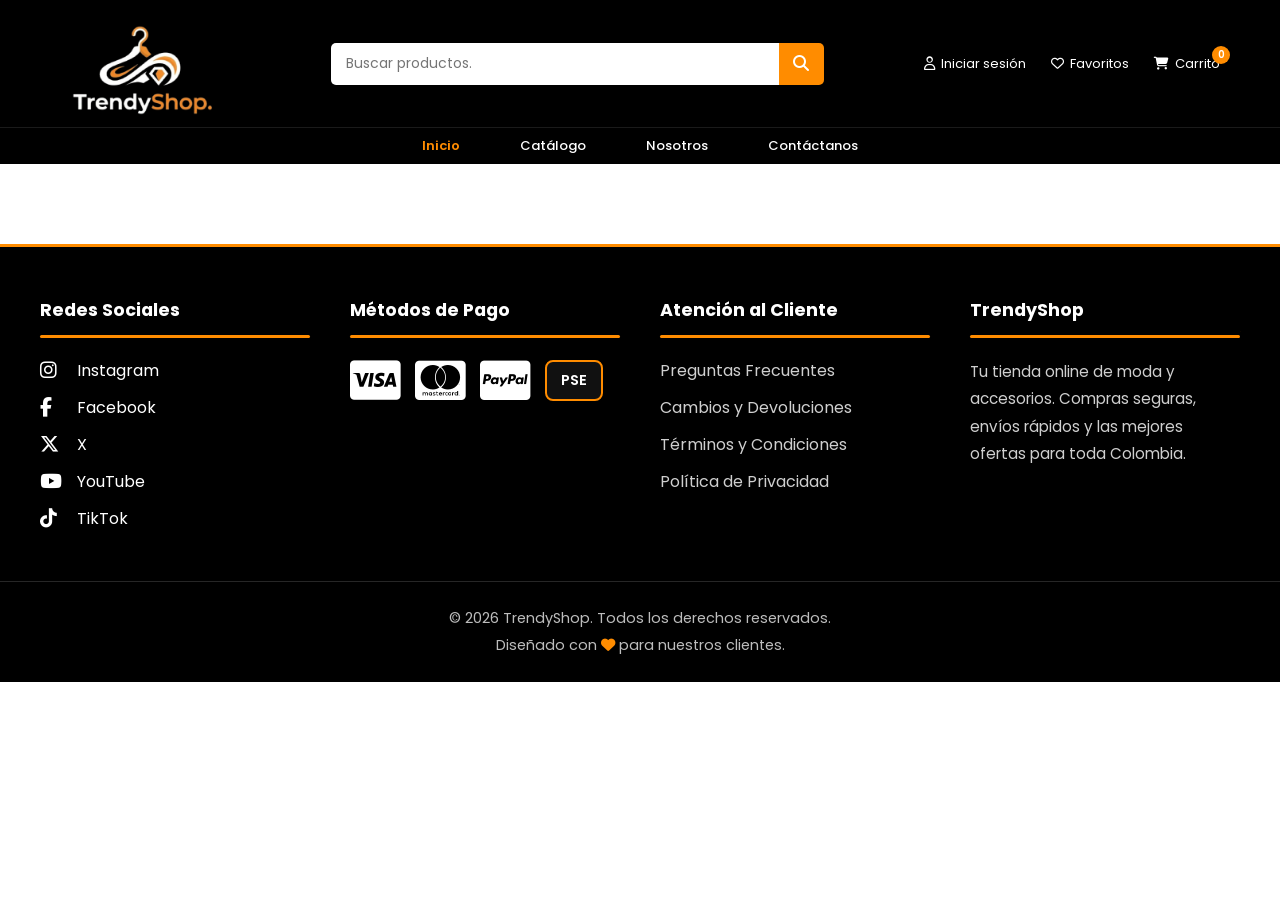
==== index.html @ cb7eeb23 "Agrego NavBar y Footer en los apartados" ====
<!DOCTYPE html>
<html lang="es">

<head>
    <meta charset="UTF-8">
    <meta name="viewport" content="width=device-width, initial-scale=1.0">
    <title>Trendy Shop - Inicio</title>
    <link rel="stylesheet" href="../css/style.css">
    <!-- FontAwesome para los iconos de redes sociales y equipo -->
    <link rel="stylesheet" href="https://cdnjs.cloudflare.com/ajax/libs/font-awesome/6.7.2/css/all.min.css">
    <link rel="preconnect" href="https://fonts.googleapis.com">
    <link rel="preconnect" href="https://fonts.gstatic.com" crossorigin>
    <link href="https://fonts.googleapis.com/css2?family=Poppins:wght@300;400;500;600;700&display=swap" rel="stylesheet">
    <link rel="icon" type="image/png" href="../img/logo.png">
</head>

<body>
    <!------------------------------ NavBar ------------------------------>
    <header>
        <div class="top-header">

            <div class="logo">
                <a href="../index.html">
                    <img src="../img/logo.png" alt="TrendyShop">
                </a>
            </div>

            <div class="inputBuscar">
                <input type="text" placeholder="Buscar productos.">
                <button>
                    <i class="fas fa-search"></i>
                </button>
            </div>

            <div class="iniciarSesion">
                <a href="">
                    <i class="far fa-user"></i>
                    <span>Iniciar sesión</span>
                </a>

                <a href="">
                    <i class="far fa-heart"></i>
                    <span>Favoritos</span>
                </a>

                <a href="../carrito/index.html" class="carrito">
                    <i class="fas fa-shopping-cart"></i>
                    <span>Carrito</span>
                    <span class="cuentaCarrito">0</span>
                </a>
            </div>

        </div>

        <nav>
            <ul>
                <li><a href="../index.html" class="activo">Inicio</a></li>
                <li><a href="../catalogo/index.html">Catálogo</a></li>
                <li><a href="../quienes-somos/index.html">Nosotros</a></li>
                <li><a href="../contactanos/index.html">Contáctanos</a></li>
            </ul>
        </nav>
    </header>
    <!-------------------------------------------------------------------->






    <!------------------------------ Footer ------------------------------>
    <footer class="footer">
        <div class="contenedorFooter">
            <div class="seccionFooter">
                <h3>Redes Sociales</h3>

                <div class="lineaDecorativa"></div>

                <div class="redesSociales">
                    <a href=""><i class="fab fa-instagram"></i> Instagram</a>
                    <a href=""><i class="fab fa-facebook-f"></i> Facebook</a>
                    <a href=""><i class="fab fa-x-twitter"></i> X</a>
                    <a href=""><i class="fab fa-youtube"></i> YouTube</a>
                    <a href=""><i class="fab fa-tiktok"></i> TikTok</a>
                </div>
            </div>

            <div class="seccionFooter">
                <h3>Métodos de Pago</h3>

                <div class="lineaDecorativa"></div>

                <div class="metodosPago">
                    <i class="fab fa-cc-visa"></i>
                    <i class="fab fa-cc-mastercard"></i>
                    <i class="fab fa-cc-paypal"></i>
                    <div class="payment-badge">PSE</div>
                </div>
            </div>

            <div class="seccionFooter">
                <h3>Atención al Cliente</h3>

                <div class="lineaDecorativa"></div>

                <ul>
                    <li><a href="">Preguntas Frecuentes</a></li>
                    <li><a href="">Cambios y Devoluciones</a></li>
                    <li><a href="">Términos y Condiciones</a></li>
                    <li><a href="">Política de Privacidad</a></li>
                </ul>
            </div>

            <div class="seccionFooter">
                <h3>TrendyShop</h3>
                <div class="lineaDecorativa"></div>
                <p>
                    Tu tienda online de moda y accesorios.
                    Compras seguras, envíos rápidos y las mejores ofertas para toda Colombia.
                </p>
            </div>
        </div>

        <div class="footerInferior">
            <p>
                © 2026 TrendyShop. Todos los derechos reservados.
            </p>

            <p>
                Diseñado con <i class="fas fa-heart"></i> para nuestros clientes.
            </p>
        </div>

    </footer>
</body>

</html>
---- css/style.css ----
*{
    margin: 0;
    padding: 0;
    box-sizing: border-box;
    font-family: 'Poppins',sans-serif;
}

/*--------------------NavBar-----------------*/
header{
    background: #000000;
    width: 100%;
    position: sticky;
    top: 0;
    z-index: 1000;
}

.top-header{
    display: flex;
    align-items: center;
    justify-content: space-between;
    padding: 5px 60px;
    gap: 100px;
}

.logo img{
    margin-top: 20px;
    height: 90px;
}
.inputBuscar{
    flex: 1;
    max-width: 700px;
    display: flex;
}

.inputBuscar input{
    width: 100%;
    height: 42px;
    border: none;
    outline: none;
    padding: 0 15px;
    border-radius: 5px 0 0 5px;
    font-size: 14px;
}

.inputBuscar button{
    width: 50px;
    border: none;
    background:#ff8c00;
    color:white;
    cursor: pointer;
    border-radius: 0 5px 5px 0;
    font-size: 16px;
    transition: .3s;
}

.inputBuscar button:hover{
    background:#ffa726;
}

.iniciarSesion{
    display: flex;
    align-items: center;
    gap: 25px;
}

.iniciarSesion a{
    color:white;
    text-decoration: none;
    display: flex;
    align-items: center;
    gap: 6px;
    font-size: 13px;
    transition: .3s;
}

.iniciarSesion a:hover{
    color:#ff8c00;
}

.carrito{
    position: relative;
}

.cuentaCarrito{
    position: absolute;
    top: -8px;
    right: -10px;
    width: 18px;
    height: 18px;
    border-radius: 50%;
    background:#ff8c00;
    color:white;
    font-size: 10px;
    display: flex;
    justify-content: center;
    align-items: center;
    font-weight: 600;
}

nav{
    border-top:1px solid rgba(255,255,255,.1);
}

nav ul{
    list-style: none;
    display: flex;
    justify-content: center;
    flex-wrap: wrap;
}

nav ul li a{
    display: block;
    padding: 8px 30px;
    color:white;
    text-decoration: none;
    font-size: 13px;
    font-weight: 500;
    transition: .3s;
}

nav ul li a:hover{
    color:#ff8c00;
}

nav ul li a.activo{
    color:#ff8c00;
    font-weight: 600;
}


/*------------------------------------Footer-------------------------------*/

.footer{
    background:#000;
    color:#fff;
    margin-top: 80px;
    border-top: 3px solid #ff8c00;
}

.contenedorFooter{
    max-width: 1400px;
    margin: auto;
    padding: 50px 40px;
    display: grid;
    grid-template-columns: repeat(auto-fit,minmax(250px,1fr));
    gap: 40px;
}

.seccionFooter h3{
    color:#fff;
    font-size: 1.1rem;
    margin-bottom: 12px;
}

.lineaDecorativa{
    width: 100%;
    height: 3px;
    background:#ff8c00;
    margin-bottom: 20px;
    border-radius: 20px;
}

.seccionFooter p{
    color:#cfcfcf;
    line-height: 1.8;
    font-size: .95rem;
}

.seccionFooter ul{
    list-style: none;
}

.seccionFooter ul li{
    margin-bottom: 12px;
}

.seccionFooter ul li a{
    color:#cfcfcf;
    text-decoration: none;
    transition: .3s;
}

.seccionFooter

ul li a:hover{
    color:#ff8c00;
    padding-left: 5px;
}

.redesSociales{
    display: flex;
    flex-direction: column;
    gap: 12px;
}

.redesSociales a{
    color:#ffffff;
    text-decoration: none;
    display: flex;
    align-items: center;
    gap: 12px;
    transition: .3s;
}

.redesSociales a i{
    width: 25px;
    font-size: 1.2rem;
}

.redesSociales a:hover{
    color:#ff8c00;
    transform: translateX(5px);
}

.metodosPago{
    display: flex;
    flex-wrap: wrap;
    gap: 15px;
    align-items: center;
}

.metodosPago i{
    font-size: 2.8rem;
    color:#fff;
    transition: .3s;
}

.metodosPago i:hover{
    color:#ff8c00;
    transform: scale(1.1);
}

.payment-badge{
    background:#111;
    border: 2px solid #ff8c00;
    color:#fff;
    padding: 8px 14px;
    border-radius: 8px;
    font-size: .9rem;
    font-weight: 600;
    transition: .3s;
}

.payment-badge:hover{
    background:#ff8c00;
}

.footerInferior{
    border-top: 1px solid rgba(255,255,255,.15);
    padding: 20px;
    text-align: center;
}

.footerInferior p{
    color:#bdbdbd;
    margin: 6px 0;
    font-size: .9rem;
}

.footerInferior i{
    color:#ff8c00;
}

/* ------------------ Footer Responsive ------------------------- */

@media(max-width:768px){

    .contenedorFooter{
        grid-template-columns: 1fr;
        padding: 40px 25px;
    }

    .metodosPago{
        justify-content: center;
    }
}
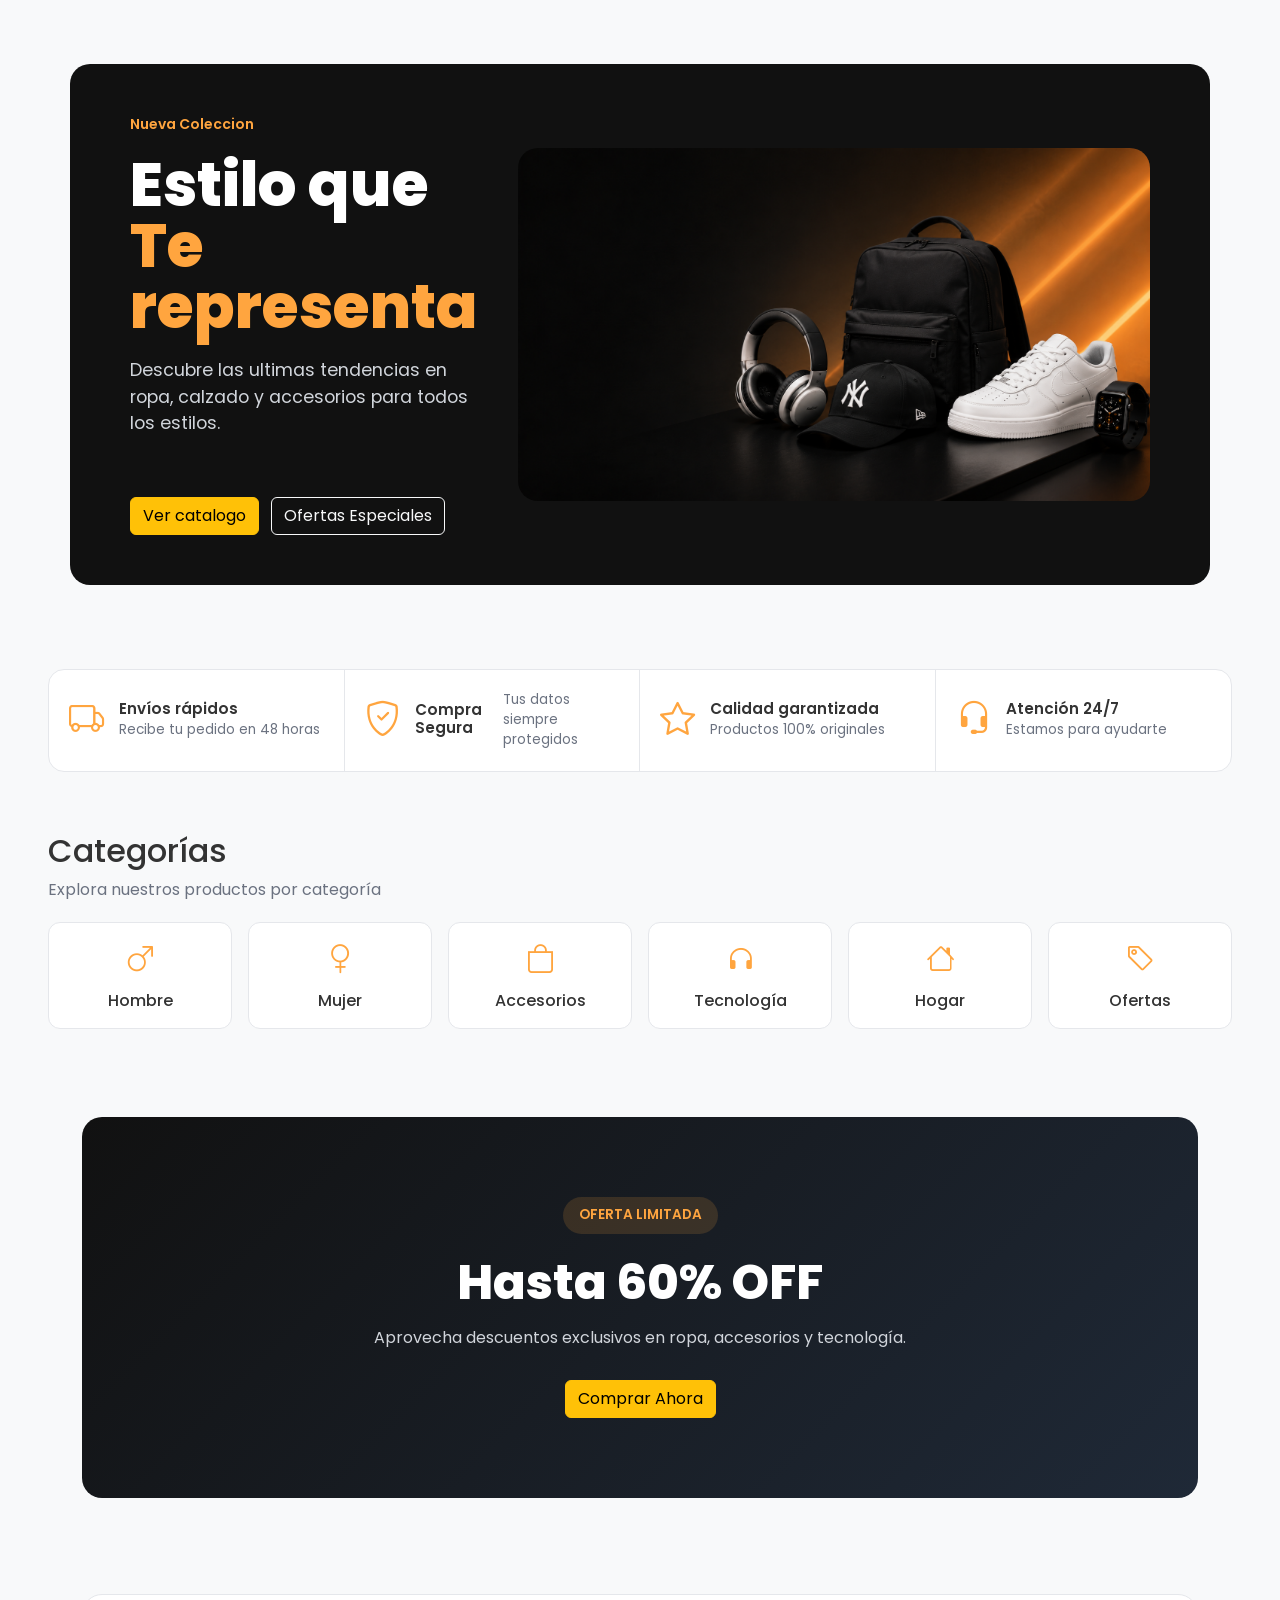
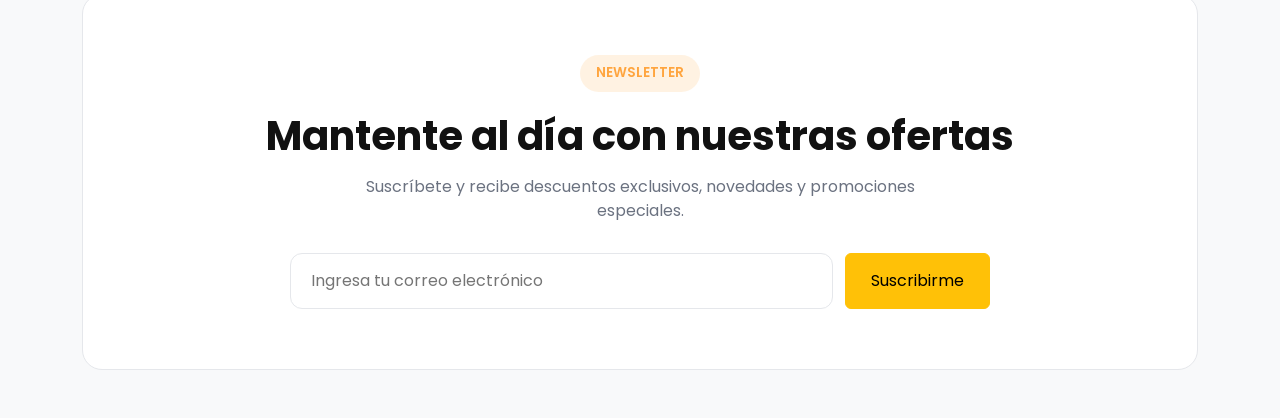
==== commit 5c172fc1: "feat: home paguina completada" ====
--- a/index.html
+++ b/index.html
@@ -1,137 +1,163 @@
-<!DOCTYPE html>
-<html lang="es">
+<!doctype html>
+<html lang="en">
+  <head>
+    <meta charset="UTF-8" />
+    <meta name="viewport" content="width=device-width, initial-scale=1.0" />
+    <title>TrendyShop</title>
+    <link
+      href="https://cdn.jsdelivr.net/npm/bootstrap@5.3.7/dist/css/bootstrap.min.css"
+      rel="stylesheet"
+    />
+    <link
+      href="https://fonts.googleapis.com/css2?family=Montserrat:wght@700;800&family=Poppins:wght@300;400;500;600&display=swap"
+      rel="stylesheet"
+    />
+    <link
+      rel="stylesheet"
+      href="https://cdn.jsdelivr.net/npm/bootstrap-icons@1.11.3/font/bootstrap-icons.min.css"
+    />
+    <link rel="stylesheet" href="css/style.css" />
+  </head>
+  <body>
+    <header>
+      <!-- Navbar aqui -->
+    </header>
+    <!-- hero -->
+    <section id="hero" class="container-xl mt-4">
+      <div class="hero-container">
+        <div class="hero-content">
+          <span class="hero-badge"> Nueva Coleccion </span>
+          <h1>
+            Estilo que
+            <span>Te representa</span>
+          </h1>
+          <p>
+            Descubre las ultimas tendencias en ropa, calzado y accesorios para
+            todos los estilos.
+          </p>
+          <div class="hero-buttons">
+            <button class="btn btn-warning">Ver catalogo</button>
+            <button class="btn btn-outline-light">Ofertas Especiales</button>
+          </div>
+        </div>
+        <div class="hero-image">
+          <img src="/assets/images/hero/hero.png" alt="moda" />
+        </div>
+      </div>
+    </section>
+    <!-- beneficios -->
+    <section id="beneficios" class="container-fluid px-5 mt-4">
+      <div class="beneficios-container">
+        <div class="beneficio-item">
+          <i class="bi bi-truck"></i>
+          <div>
+            <h6>Envíos rápidos</h6>
+            <p>Recibe tu pedido en 48 horas</p>
+          </div>
+        </div>
+        <div class="beneficio-item">
+          <i class="bi bi-shield-check"></i>
+          <h6>Compra Segura</h6>
+          <p>Tus datos siempre protegidos</p>
+        </div>
+        <div class="beneficio-item">
+          <i class="bi bi-star"></i>
+          <div>
+            <h6>Calidad garantizada</h6>
+            <p>Productos 100% originales</p>
+          </div>
+        </div>
+        <div class="beneficio-item">
+          <i class="bi bi-headset"></i>
+          <div>
+            <h6>Atención 24/7</h6>
+            <p>Estamos para ayudarte</p>
+          </div>
+        </div>
+      </div>
+    </section>
+    <!-- categorias -->
+    <section id="categorias" class="container-fluid px-5">
+      <div class="section-header">
+        <h2>Categorías</h2>
+        <p>Explora nuestros productos por categoría</p>
+      </div>
 
-<head>
-    <meta charset="UTF-8">
-    <meta name="viewport" content="width=device-width, initial-scale=1.0">
-    <title>Trendy Shop - Inicio</title>
-    <link rel="stylesheet" href="../css/style.css">
-    <!-- FontAwesome para los iconos de redes sociales y equipo -->
-    <link rel="stylesheet" href="https://cdnjs.cloudflare.com/ajax/libs/font-awesome/6.7.2/css/all.min.css">
-    <link rel="preconnect" href="https://fonts.googleapis.com">
-    <link rel="preconnect" href="https://fonts.gstatic.com" crossorigin>
-    <link href="https://fonts.googleapis.com/css2?family=Poppins:wght@300;400;500;600;700&display=swap" rel="stylesheet">
-    <link rel="icon" type="image/png" href="../img/logo.png">
-</head>
-
-<body>
-    <!------------------------------ NavBar ------------------------------>
-    <header>
-        <div class="top-header">
-
-            <div class="logo">
-                <a href="../index.html">
-                    <img src="../img/logo.png" alt="TrendyShop">
-                </a>
-            </div>
-
-            <div class="inputBuscar">
-                <input type="text" placeholder="Buscar productos.">
-                <button>
-                    <i class="fas fa-search"></i>
-                </button>
-            </div>
-
-            <div class="iniciarSesion">
-                <a href="">
-                    <i class="far fa-user"></i>
-                    <span>Iniciar sesión</span>
-                </a>
-
-                <a href="">
-                    <i class="far fa-heart"></i>
-                    <span>Favoritos</span>
-                </a>
-
-                <a href="../carrito/index.html" class="carrito">
-                    <i class="fas fa-shopping-cart"></i>
-                    <span>Carrito</span>
-                    <span class="cuentaCarrito">0</span>
-                </a>
-            </div>
-
+      <div class="categorias-grid">
+        <div class="categoria-card">
+          <i class="bi bi-gender-male"></i>
+          <span>Hombre</span>
         </div>
 
-        <nav>
-            <ul>
-                <li><a href="../index.html" class="activo">Inicio</a></li>
-                <li><a href="../catalogo/index.html">Catálogo</a></li>
-                <li><a href="../quienes-somos/index.html">Nosotros</a></li>
-                <li><a href="../contactanos/index.html">Contáctanos</a></li>
-            </ul>
-        </nav>
-    </header>
-    <!-------------------------------------------------------------------->
-
-
-
-
-
-
-    <!------------------------------ Footer ------------------------------>
-    <footer class="footer">
-        <div class="contenedorFooter">
-            <div class="seccionFooter">
-                <h3>Redes Sociales</h3>
-
-                <div class="lineaDecorativa"></div>
-
-                <div class="redesSociales">
-                    <a href=""><i class="fab fa-instagram"></i> Instagram</a>
-                    <a href=""><i class="fab fa-facebook-f"></i> Facebook</a>
-                    <a href=""><i class="fab fa-x-twitter"></i> X</a>
-                    <a href=""><i class="fab fa-youtube"></i> YouTube</a>
-                    <a href=""><i class="fab fa-tiktok"></i> TikTok</a>
-                </div>
-            </div>
-
-            <div class="seccionFooter">
-                <h3>Métodos de Pago</h3>
-
-                <div class="lineaDecorativa"></div>
-
-                <div class="metodosPago">
-                    <i class="fab fa-cc-visa"></i>
-                    <i class="fab fa-cc-mastercard"></i>
-                    <i class="fab fa-cc-paypal"></i>
-                    <div class="payment-badge">PSE</div>
-                </div>
-            </div>
-
-            <div class="seccionFooter">
-                <h3>Atención al Cliente</h3>
-
-                <div class="lineaDecorativa"></div>
-
-                <ul>
-                    <li><a href="">Preguntas Frecuentes</a></li>
-                    <li><a href="">Cambios y Devoluciones</a></li>
-                    <li><a href="">Términos y Condiciones</a></li>
-                    <li><a href="">Política de Privacidad</a></li>
-                </ul>
-            </div>
-
-            <div class="seccionFooter">
-                <h3>TrendyShop</h3>
-                <div class="lineaDecorativa"></div>
-                <p>
-                    Tu tienda online de moda y accesorios.
-                    Compras seguras, envíos rápidos y las mejores ofertas para toda Colombia.
-                </p>
-            </div>
+        <div class="categoria-card">
+          <i class="bi bi-gender-female"></i>
+          <span>Mujer</span>
         </div>
 
-        <div class="footerInferior">
-            <p>
-                © 2026 TrendyShop. Todos los derechos reservados.
-            </p>
-
-            <p>
-                Diseñado con <i class="fas fa-heart"></i> para nuestros clientes.
-            </p>
+        <div class="categoria-card">
+          <i class="bi bi-bag"></i>
+          <span>Accesorios</span>
         </div>
 
-    </footer>
-</body>
+        <div class="categoria-card">
+          <i class="bi bi-headphones"></i>
+          <span>Tecnología</span>
+        </div>
 
-</html>+        <div class="categoria-card">
+          <i class="bi bi-house"></i>
+          <span>Hogar</span>
+        </div>
+
+        <div class="categoria-card">
+          <i class="bi bi-tag"></i>
+          <span>Ofertas</span>
+        </div>
+      </div>
+    </section>
+    <!-- promocion -->
+    <section id="promcion" class="container py-5">
+      <div class="promo-banner">
+        <div class="promo-content">
+          <span class="promo-badge"> OFERTA LIMITADA </span>
+
+          <h2>Hasta 60% OFF</h2>
+
+          <p>
+            Aprovecha descuentos exclusivos en ropa, accesorios y tecnología.
+          </p>
+
+          <button class="btn btn-warning">Comprar Ahora</button>
+        </div>
+      </div>
+    </section>
+    <!-- newslestter -->
+    <section id="newslestt" class="container py-5">
+      <div class="newsletter-container">
+        <div class="newsletter-content">
+          <span class="newsletter-badge"> NEWSLETTER </span>
+
+          <h2>Mantente al día con nuestras ofertas</h2>
+
+          <p>
+            Suscríbete y recibe descuentos exclusivos, novedades y promociones
+            especiales.
+          </p>
+        </div>
+
+        <form class="newsletter-form">
+          <input
+            type="email"
+            placeholder="Ingresa tu correo electrónico"
+            required
+          />
+
+          <button type="submit" class="btn btn-warning">Suscribirme</button>
+        </form>
+      </div>
+    </section>
+    <!-- footer -->
+    <footer></footer>
+    <script src="https://cdn.jsdelivr.net/npm/bootstrap@5.3.7/dist/js/bootstrap.bundle.min.js"></script>
+  </body>
+</html>
--- a/css/style.css
+++ b/css/style.css
@@ -1,276 +1,459 @@
-*{
+/* VARIABLES GLOBALES */
+
+:root {
+    --primary: #111111;
+    --accent: #FFA53F;
+    --background: #F8F9FA;
+    --white: #FFFFFF;
+    --text: #333333;
+    --border: #E5E7EB;
+}
+
+/* ESTILOS GENERALES*/
+
+* {
     margin: 0;
     padding: 0;
     box-sizing: border-box;
-    font-family: 'Poppins',sans-serif;
-}
-
-/*--------------------NavBar-----------------*/
-header{
-    background: #000000;
-    width: 100%;
-    position: sticky;
-    top: 0;
-    z-index: 1000;
-}
-
-.top-header{
+}
+
+body {
+    font-family: 'Poppins', sans-serif;
+    background-color: var(--background);
+    color: var(--text);
+}
+
+section {
+    padding: 80px 0;
+}
+
+/*HOME - HERO SECTION*/
+
+#hero {
+    padding: 40px 0;
+}
+
+.hero-container {
+    background: #111;
+    border-radius: 20px;
+    min-height: 450px;
     display: flex;
     align-items: center;
     justify-content: space-between;
-    padding: 5px 60px;
-    gap: 100px;
-}
-
-.logo img{
-    margin-top: 20px;
-    height: 90px;
-}
-.inputBuscar{
+    overflow: hidden;
+    padding: 50px 60px;
+    gap: 40px;
+}
+
+/* Contenido del Hero */
+.hero-content {
     flex: 1;
+    max-width: 420px;
+    color: white;
+    display: flex;
+    flex-direction: column;
+    justify-content: center;
+}
+
+/* Badge superior */
+.hero-badge {
+    color: var(--accent);
+    font-size: 14px;
+    font-weight: 600;
+}
+
+/* Título principal */
+.hero-content h1 {
+    font-size: 3.8rem;
+    font-weight: 800;
+    line-height: 1;
+    margin: 20px 0;
+}
+
+.hero-content span {
+    color: var(--accent);
+}
+
+/* Texto descriptivo */
+.hero-content p {
+    color: #d1d5db;
+    max-width: 500px;
+    font-size: 1.1rem;
+    margin-bottom: 30px;
+}
+
+/* Botones del Hero */
+.hero-buttons {
+    margin-top: 30px;
+    display: flex;
+    gap: 12px;
+}
+
+/* Imagen principal */
+.hero-image {
+    flex: 2;
+    display: flex;
+    justify-content: flex-end;
+    align-items: center;
+}
+
+.hero-image img {
+    width: 100%;
+    max-width: 750px;
+    height: auto;
+    object-fit: cover;
+    border-radius: 20px;
+    display: block;
+}
+
+/*HOME - BENEFICIOS */
+
+#beneficios {
+    padding: 20px 0 40px;
+}
+
+.beneficios-container {
+    background: var(--white);
+    border: 1px solid var(--border);
+    border-radius: 16px;
+    display: grid;
+    grid-template-columns: repeat(4, 1fr);
+    overflow: hidden;
+}
+
+.beneficio-item {
+    display: flex;
+    align-items: center;
+    gap: 15px;
+    padding: 20px;
+    min-width: 0;
+    border-right: 1px solid var(--border);
+}
+
+.beneficio-item div {
+    display: flex;
+    flex-direction: column;
+    justify-content: center;
+}
+
+.beneficio-item:last-child {
+    border-right: none;
+}
+
+.beneficio-item i {
+    font-size: 2.2rem;
+    color: var(--accent);
+}
+
+.beneficio-item h6 {
+    margin: 0;
+    font-weight: 600;
+    font-size: .95rem;
+    margin-bottom: 2px;
+    line-height: 1.2;
+}
+
+.beneficio-item p {
+    margin: 0;
+    font-size: .85rem;
+    color: #6b7280;
+}
+
+/* HOME - CATEGORÍAS */
+
+#categorias {
+    padding: 20px 0 40px;
+}
+
+/* Encabezado de sección */
+.section-header {
+    margin-bottom: 20px;
+}
+
+.section-header h3 {
+    font-size: 2rem;
+    font-weight: 700;
+    color: var(--primary);
+}
+
+.section-header p {
+    color: #6b7280;
+    margin-top: 5px;
+}
+
+/* Grid de categorías */
+.categorias-grid {
+    display: grid;
+    grid-template-columns: repeat(6, 1fr);
+    gap: 16px;
+}
+
+/* Tarjeta de categoría */
+.categoria-card {
+    background: white;
+    border: 1px solid var(--border);
+    border-radius: 12px;
+    padding: 15px;
+    min-height: 100px;
+    display: flex;
+    flex-direction: column;
+    align-items: center;
+    justify-content: center;
+    gap: 8px;
+    transition: all .3s ease;
+    cursor: pointer;
+}
+
+.categoria-card:hover {
+    transform: translateY(-5px);
+    border-color: var(--accent);
+    box-shadow: 0 10px 20px rgba(0, 0, 0, .08);
+}
+
+.categoria-card i {
+    font-size: 1.8rem;
+    color: var(--accent);
+}
+
+.categoria-card span {
+    font-weight: 500;
+}
+
+/* HOME - BANNER PROMOCIONAL*/
+
+.promo-banner {
+    background: linear-gradient(135deg,
+            #111111,
+            #1f2937);
+    border-radius: 20px;
+    padding: 80px 40px;
+    text-align: center;
+    color: white;
+    overflow: hidden;
+}
+
+.promo-badge {
+    display: inline-block;
+    background: rgba(255, 165, 63, .15);
+    color: var(--accent);
+    padding: 8px 16px;
+    border-radius: 50px;
+    font-size: .85rem;
+    font-weight: 600;
+    margin-bottom: 20px;
+}
+
+.promo-banner h2 {
+    font-size: 3rem;
+    font-weight: 800;
+    margin-bottom: 15px;
+}
+
+.promo-banner p {
+    max-width: 600px;
+    margin: 0 auto 30px;
+    color: #d1d5db;
+}
+
+/* HOME - NEWSLETTER */
+
+.newsletter-container {
+    background: white;
+    border: 1px solid var(--border);
+    border-radius: 20px;
+    padding: 60px 40px;
+    text-align: center;
+}
+
+.newsletter-badge {
+    display: inline-block;
+    background: rgba(255, 165, 63, .15);
+    color: var(--accent);
+    padding: 8px 16px;
+    border-radius: 50px;
+    font-size: .85rem;
+    font-weight: 600;
+    margin-bottom: 20px;
+}
+
+.newsletter-content h2 {
+    font-size: 2.5rem;
+    font-weight: 700;
+    margin-bottom: 15px;
+    color: var(--primary);
+}
+
+.newsletter-content p {
+    max-width: 600px;
+    margin: 0 auto 30px;
+    color: #6b7280;
+}
+
+.newsletter-form {
+    display: flex;
+    justify-content: center;
+    gap: 12px;
     max-width: 700px;
-    display: flex;
-}
-
-.inputBuscar input{
-    width: 100%;
-    height: 42px;
-    border: none;
+    margin: 0 auto;
+}
+
+.newsletter-form input {
+    flex: 1;
+    padding: 15px 20px;
+    border: 1px solid var(--border);
+    border-radius: 12px;
     outline: none;
-    padding: 0 15px;
-    border-radius: 5px 0 0 5px;
-    font-size: 14px;
-}
-
-.inputBuscar button{
-    width: 50px;
-    border: none;
-    background:#ff8c00;
-    color:white;
-    cursor: pointer;
-    border-radius: 0 5px 5px 0;
-    font-size: 16px;
-    transition: .3s;
-}
-
-.inputBuscar button:hover{
-    background:#ffa726;
-}
-
-.iniciarSesion{
-    display: flex;
-    align-items: center;
-    gap: 25px;
-}
-
-.iniciarSesion a{
-    color:white;
-    text-decoration: none;
-    display: flex;
-    align-items: center;
-    gap: 6px;
-    font-size: 13px;
-    transition: .3s;
-}
-
-.iniciarSesion a:hover{
-    color:#ff8c00;
-}
-
-.carrito{
-    position: relative;
-}
-
-.cuentaCarrito{
-    position: absolute;
-    top: -8px;
-    right: -10px;
-    width: 18px;
-    height: 18px;
-    border-radius: 50%;
-    background:#ff8c00;
-    color:white;
-    font-size: 10px;
-    display: flex;
-    justify-content: center;
-    align-items: center;
-    font-weight: 600;
-}
-
-nav{
-    border-top:1px solid rgba(255,255,255,.1);
-}
-
-nav ul{
-    list-style: none;
-    display: flex;
-    justify-content: center;
-    flex-wrap: wrap;
-}
-
-nav ul li a{
-    display: block;
-    padding: 8px 30px;
-    color:white;
-    text-decoration: none;
-    font-size: 13px;
-    font-weight: 500;
-    transition: .3s;
-}
-
-nav ul li a:hover{
-    color:#ff8c00;
-}
-
-nav ul li a.activo{
-    color:#ff8c00;
-    font-weight: 600;
-}
-
-
-/*------------------------------------Footer-------------------------------*/
-
-.footer{
-    background:#000;
-    color:#fff;
-    margin-top: 80px;
-    border-top: 3px solid #ff8c00;
-}
-
-.contenedorFooter{
-    max-width: 1400px;
-    margin: auto;
-    padding: 50px 40px;
-    display: grid;
-    grid-template-columns: repeat(auto-fit,minmax(250px,1fr));
-    gap: 40px;
-}
-
-.seccionFooter h3{
-    color:#fff;
-    font-size: 1.1rem;
-    margin-bottom: 12px;
-}
-
-.lineaDecorativa{
-    width: 100%;
-    height: 3px;
-    background:#ff8c00;
-    margin-bottom: 20px;
-    border-radius: 20px;
-}
-
-.seccionFooter p{
-    color:#cfcfcf;
-    line-height: 1.8;
-    font-size: .95rem;
-}
-
-.seccionFooter ul{
-    list-style: none;
-}
-
-.seccionFooter ul li{
-    margin-bottom: 12px;
-}
-
-.seccionFooter ul li a{
-    color:#cfcfcf;
-    text-decoration: none;
-    transition: .3s;
-}
-
-.seccionFooter
-
-ul li a:hover{
-    color:#ff8c00;
-    padding-left: 5px;
-}
-
-.redesSociales{
-    display: flex;
-    flex-direction: column;
-    gap: 12px;
-}
-
-.redesSociales a{
-    color:#ffffff;
-    text-decoration: none;
-    display: flex;
-    align-items: center;
-    gap: 12px;
-    transition: .3s;
-}
-
-.redesSociales a i{
-    width: 25px;
-    font-size: 1.2rem;
-}
-
-.redesSociales a:hover{
-    color:#ff8c00;
-    transform: translateX(5px);
-}
-
-.metodosPago{
-    display: flex;
-    flex-wrap: wrap;
-    gap: 15px;
-    align-items: center;
-}
-
-.metodosPago i{
-    font-size: 2.8rem;
-    color:#fff;
-    transition: .3s;
-}
-
-.metodosPago i:hover{
-    color:#ff8c00;
-    transform: scale(1.1);
-}
-
-.payment-badge{
-    background:#111;
-    border: 2px solid #ff8c00;
-    color:#fff;
-    padding: 8px 14px;
-    border-radius: 8px;
-    font-size: .9rem;
-    font-weight: 600;
-    transition: .3s;
-}
-
-.payment-badge:hover{
-    background:#ff8c00;
-}
-
-.footerInferior{
-    border-top: 1px solid rgba(255,255,255,.15);
-    padding: 20px;
-    text-align: center;
-}
-
-.footerInferior p{
-    color:#bdbdbd;
-    margin: 6px 0;
-    font-size: .9rem;
-}
-
-.footerInferior i{
-    color:#ff8c00;
-}
-
-/* ------------------ Footer Responsive ------------------------- */
-
-@media(max-width:768px){
-
-    .contenedorFooter{
+}
+
+.newsletter-form input:focus {
+    border-color: var(--accent);
+}
+
+.newsletter-form button {
+    padding: 15px 25px;
+}
+
+/* HOME - RESPONSIVE TABLET */
+
+@media (max-width:992px) {
+
+    .hero-container {
+        padding: 40px;
+        gap: 30px;
+    }
+
+    .hero-content {
+        max-width: 350px;
+    }
+
+    .hero-content h1 {
+        font-size: 3.5rem;
+    }
+
+    .hero-image img {
+        height: 350px;
+    }
+
+    .beneficios-container {
+        grid-template-columns: repeat(2, 1fr);
+    }
+
+    .beneficio-item:nth-child(2) {
+        border-right: none;
+    }
+
+    .categorias-grid {
+        grid-template-columns: repeat(3, 1fr);
+    }
+
+}
+
+/* HOME - RESPONSIVE MÓVIL */
+
+@media (max-width:768px) {
+
+
+    #hero {
+        padding: 20px 0;
+    }
+
+    .hero-container {
+        flex-direction: column;
+        text-align: center;
+        padding: 30px;
+        gap: 30px;
+    }
+
+    .hero-content {
+        flex: none;
+        width: 100%;
+    }
+
+    .hero-content p {
+        max-width: 100%;
+    }
+
+    .hero-image {
+        flex: none;
+        width: 100%;
+    }
+
+    .hero-image img {
+        width: 100%;
+        height: auto;
+        min-height: auto;
+    }
+
+    .hero-content h1 {
+        font-size: 3rem;
+    }
+
+    .hero-buttons {
+        justify-content: center;
+        flex-wrap: wrap;
+    }
+
+    .beneficios-container {
         grid-template-columns: 1fr;
-        padding: 40px 25px;
-    }
-
-    .metodosPago{
-        justify-content: center;
-    }
+    }
+
+    .beneficio-item {
+        border-right: none;
+        border-bottom: 1px solid var(--border);
+    }
+
+    .beneficio-item:last-child {
+        border-bottom: none;
+    }
+
+    .categorias-grid {
+        grid-template-columns: repeat(2, 1fr);
+    }
+
+    .promo-banner {
+        padding: 50px 25px;
+    }
+
+    .promo-banner h2 {
+        font-size: 2rem;
+    }
+
+    .newsletter-content h2 {
+        font-size: 2rem;
+    }
+
+    .newsletter-form {
+        flex-direction: column;
+    }
+
+    .newsletter-form button {
+        width: 100%;
+    }
+
+
+}
+
+/*HOME - RESPONSIVE TELÉFONOS PEQUEÑOS */
+
+@media (max-width:480px) {
+
+
+    .hero-content h1 {
+        font-size: 2.2rem;
+    }
+
+    .hero-content p {
+        font-size: .95rem;
+    }
+
+    .hero-buttons {
+        flex-direction: column;
+        width: 100%;
+    }
+
+    .hero-buttons .btn {
+        width: 100%;
+    }
+
+
 }
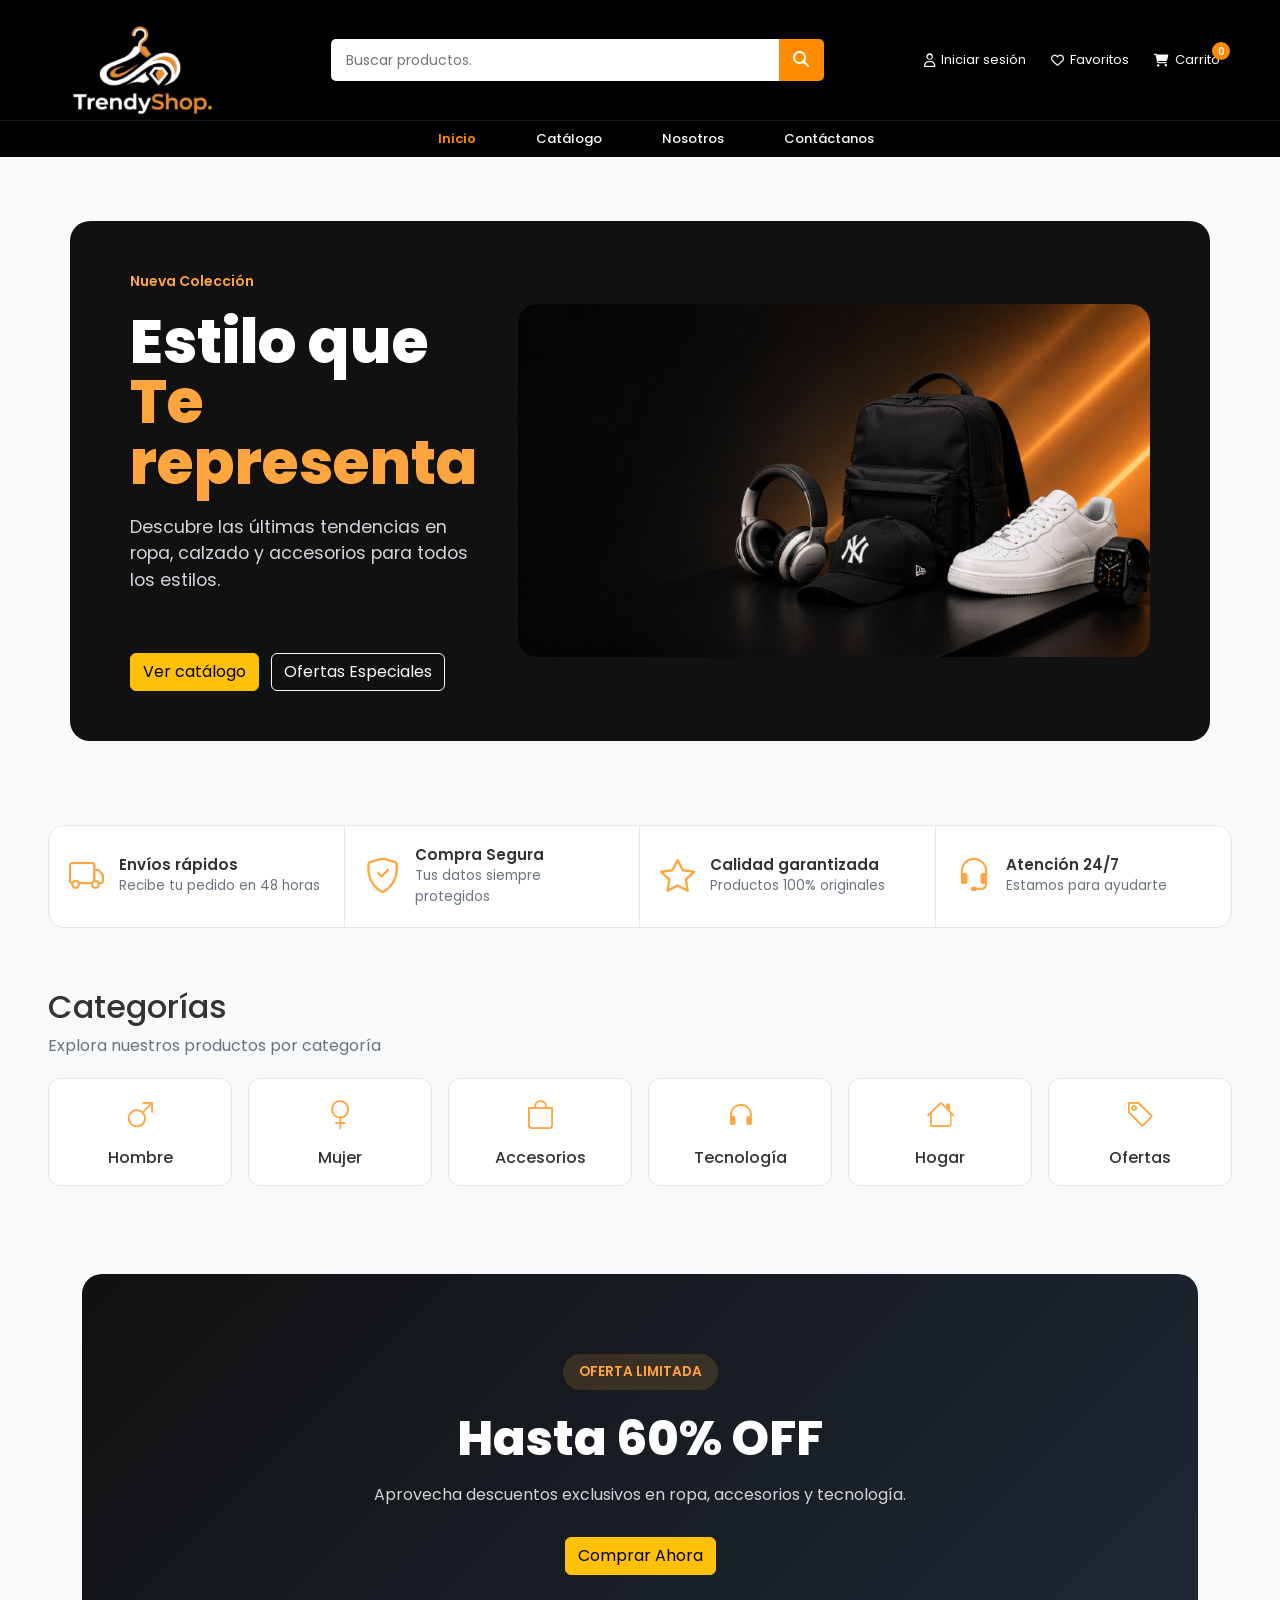
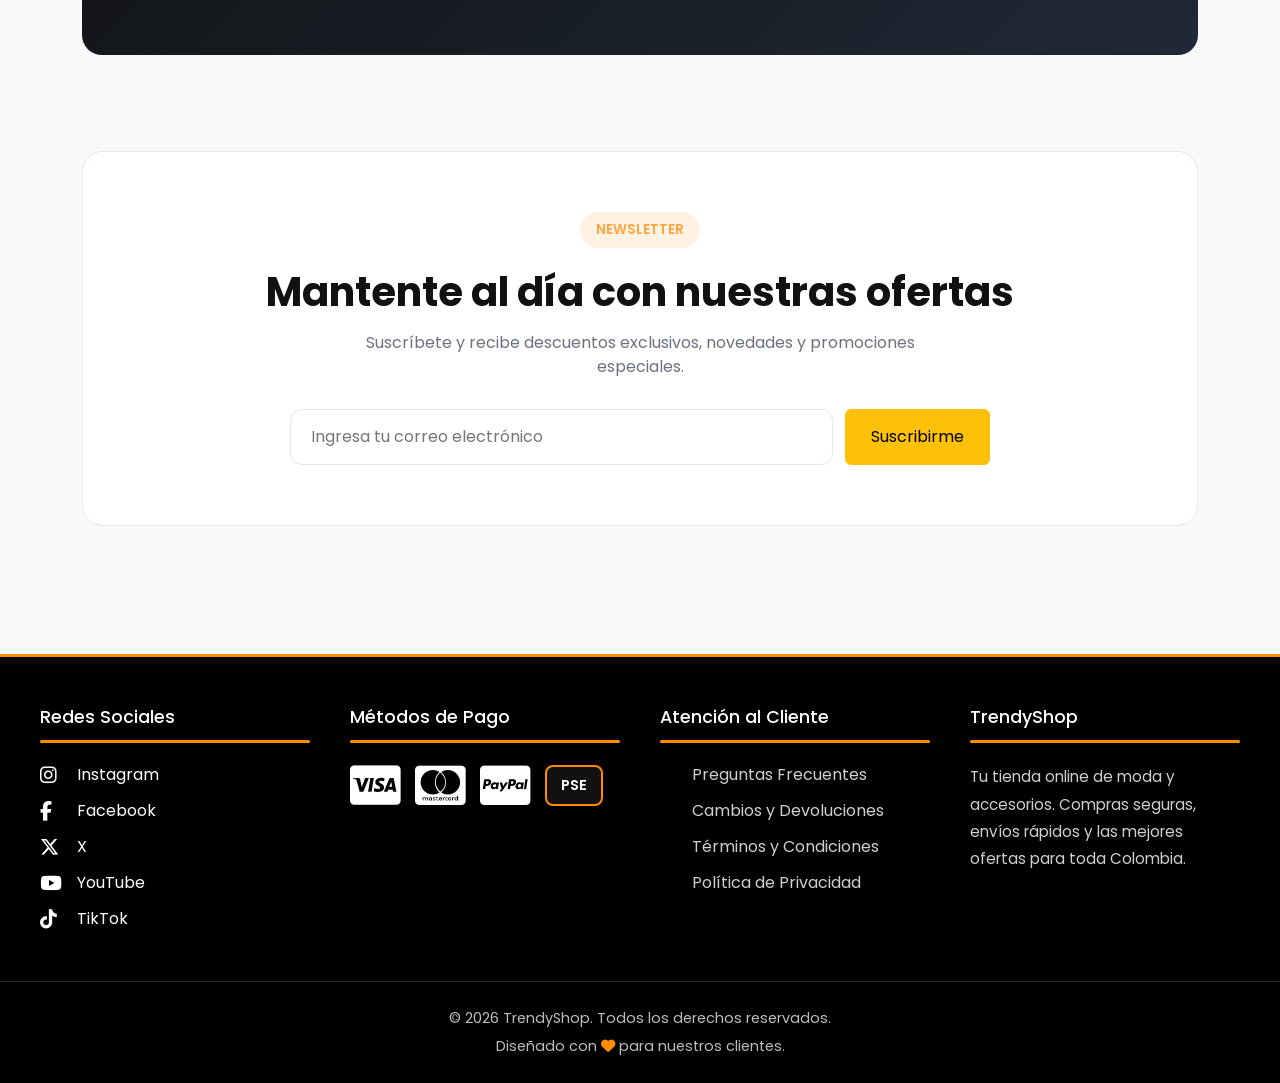
==== commit b4a33531: "Union con el navbar y colocandole funcionalidad a los botones" ====
--- a/index.html
+++ b/index.html
@@ -1,163 +1,357 @@
 <!doctype html>
-<html lang="en">
-  <head>
-    <meta charset="UTF-8" />
-    <meta name="viewport" content="width=device-width, initial-scale=1.0" />
+<!doctype html>
+<html lang="es">
+<head>
+    <meta charset="UTF-8">
+    <meta name="viewport" content="width=device-width, initial-scale=1.0">
+
     <title>TrendyShop</title>
-    <link
-      href="https://cdn.jsdelivr.net/npm/bootstrap@5.3.7/dist/css/bootstrap.min.css"
-      rel="stylesheet"
-    />
-    <link
-      href="https://fonts.googleapis.com/css2?family=Montserrat:wght@700;800&family=Poppins:wght@300;400;500;600&display=swap"
-      rel="stylesheet"
-    />
-    <link
-      rel="stylesheet"
-      href="https://cdn.jsdelivr.net/npm/bootstrap-icons@1.11.3/font/bootstrap-icons.min.css"
-    />
-    <link rel="stylesheet" href="css/style.css" />
-  </head>
-  <body>
+
+    <!-- Bootstrap -->
+    <link href="https://cdn.jsdelivr.net/npm/bootstrap@5.3.7/dist/css/bootstrap.min.css" rel="stylesheet">
+
+    <!-- Google Fonts -->
+    <link href="https://fonts.googleapis.com/css2?family=Montserrat:wght@700;800&family=Poppins:wght@300;400;500;600;700&display=swap" rel="stylesheet">
+
+    <!-- Bootstrap Icons -->
+    <link rel="stylesheet"
+        href="https://cdn.jsdelivr.net/npm/bootstrap-icons@1.11.3/font/bootstrap-icons.min.css">
+
+    <!-- Font Awesome -->
+    <link rel="stylesheet"
+        href="https://cdnjs.cloudflare.com/ajax/libs/font-awesome/6.7.2/css/all.min.css">
+
+    <link rel="icon" type="image/png" href="../img/logo.png">
+
+    <link rel="stylesheet" href="css/style.css">
+</head>
+
+<body>
+
+    <!-- =========================
+         HEADER
+    ========================== -->
     <header>
-      <!-- Navbar aqui -->
+
+        <div class="top-header">
+
+            <div class="logo">
+                <a href="../index.html">
+                    <img src="../img/logo.png" alt="TrendyShop">
+                </a>
+            </div>
+
+            <div class="inputBuscar">
+                <input type="text" placeholder="Buscar productos.">
+                <button>
+                    <i class="fas fa-search"></i>
+                </button>
+            </div>
+
+            <div class="iniciarSesion">
+
+                <a href="">
+                    <i class="far fa-user"></i>
+                    <span>Iniciar sesión</span>
+                </a>
+
+                <a href="">
+                    <i class="far fa-heart"></i>
+                    <span>Favoritos</span>
+                </a>
+
+                <a href="../carrito/index.html" class="carrito">
+                    <i class="fas fa-shopping-cart"></i>
+                    <span>Carrito</span>
+                    <span class="cuentaCarrito">0</span>
+                </a>
+
+            </div>
+
+        </div>
+
+        <nav>
+            <ul>
+                <li><a href="../index.html" class="activo">Inicio</a></li>
+                <li><a href="../catalogo/index.html">Catálogo</a></li>
+                <li><a href="../quienes-somos/index.html">Nosotros</a></li>
+                <li><a href="../contactanos/index.html">Contáctanos</a></li>
+            </ul>
+        </nav>
+
     </header>
-    <!-- hero -->
+
+    <!-- =========================
+         HERO
+    ========================== -->
     <section id="hero" class="container-xl mt-4">
-      <div class="hero-container">
-        <div class="hero-content">
-          <span class="hero-badge"> Nueva Coleccion </span>
-          <h1>
-            Estilo que
-            <span>Te representa</span>
-          </h1>
-          <p>
-            Descubre las ultimas tendencias en ropa, calzado y accesorios para
-            todos los estilos.
-          </p>
-          <div class="hero-buttons">
-            <button class="btn btn-warning">Ver catalogo</button>
-            <button class="btn btn-outline-light">Ofertas Especiales</button>
-          </div>
-        </div>
-        <div class="hero-image">
-          <img src="/assets/images/hero/hero.png" alt="moda" />
-        </div>
-      </div>
-    </section>
-    <!-- beneficios -->
+
+        <div class="hero-container">
+
+            <div class="hero-content">
+
+                <span class="hero-badge">
+                    Nueva Colección
+                </span>
+
+                <h1>
+                    Estilo que
+                    <span>Te representa</span>
+                </h1>
+
+                <p>
+                    Descubre las últimas tendencias en ropa,
+                    calzado y accesorios para todos los estilos.
+                </p>
+
+                <div class="hero-buttons">
+                    <a href="../catalogo/index.html" class="btn btn-warning">
+    Ver catálogo
+</a>
+
+                    <a href="../catalogo/index.html" class="btn btn-outline-light">
+                        Ofertas Especiales
+                    </a>
+                </div>
+
+            </div>
+
+            <div class="hero-image">
+                <img src="assets/images/hero/hero.png" alt="Moda">
+            </div>
+
+        </div>
+
+    </section>
+
+    <!-- =========================
+         BENEFICIOS
+    ========================== -->
     <section id="beneficios" class="container-fluid px-5 mt-4">
-      <div class="beneficios-container">
-        <div class="beneficio-item">
-          <i class="bi bi-truck"></i>
-          <div>
-            <h6>Envíos rápidos</h6>
-            <p>Recibe tu pedido en 48 horas</p>
-          </div>
-        </div>
-        <div class="beneficio-item">
-          <i class="bi bi-shield-check"></i>
-          <h6>Compra Segura</h6>
-          <p>Tus datos siempre protegidos</p>
-        </div>
-        <div class="beneficio-item">
-          <i class="bi bi-star"></i>
-          <div>
-            <h6>Calidad garantizada</h6>
-            <p>Productos 100% originales</p>
-          </div>
-        </div>
-        <div class="beneficio-item">
-          <i class="bi bi-headset"></i>
-          <div>
-            <h6>Atención 24/7</h6>
-            <p>Estamos para ayudarte</p>
-          </div>
-        </div>
-      </div>
-    </section>
-    <!-- categorias -->
+
+        <div class="beneficios-container">
+
+            <div class="beneficio-item">
+                <i class="bi bi-truck"></i>
+
+                <div>
+                    <h6>Envíos rápidos</h6>
+                    <p>Recibe tu pedido en 48 horas</p>
+                </div>
+            </div>
+
+            <div class="beneficio-item">
+                <i class="bi bi-shield-check"></i>
+
+                <div>
+                    <h6>Compra Segura</h6>
+                    <p>Tus datos siempre protegidos</p>
+                </div>
+            </div>
+
+            <div class="beneficio-item">
+                <i class="bi bi-star"></i>
+
+                <div>
+                    <h6>Calidad garantizada</h6>
+                    <p>Productos 100% originales</p>
+                </div>
+            </div>
+
+            <div class="beneficio-item">
+                <i class="bi bi-headset"></i>
+
+                <div>
+                    <h6>Atención 24/7</h6>
+                    <p>Estamos para ayudarte</p>
+                </div>
+            </div>
+
+        </div>
+
+    </section>
+
+    <!-- =========================
+         CATEGORÍAS
+    ========================== -->
     <section id="categorias" class="container-fluid px-5">
-      <div class="section-header">
-        <h2>Categorías</h2>
-        <p>Explora nuestros productos por categoría</p>
-      </div>
-
-      <div class="categorias-grid">
-        <div class="categoria-card">
-          <i class="bi bi-gender-male"></i>
-          <span>Hombre</span>
-        </div>
-
-        <div class="categoria-card">
-          <i class="bi bi-gender-female"></i>
-          <span>Mujer</span>
-        </div>
-
-        <div class="categoria-card">
-          <i class="bi bi-bag"></i>
-          <span>Accesorios</span>
-        </div>
-
-        <div class="categoria-card">
-          <i class="bi bi-headphones"></i>
-          <span>Tecnología</span>
-        </div>
-
-        <div class="categoria-card">
-          <i class="bi bi-house"></i>
-          <span>Hogar</span>
-        </div>
-
-        <div class="categoria-card">
-          <i class="bi bi-tag"></i>
-          <span>Ofertas</span>
-        </div>
-      </div>
-    </section>
-    <!-- promocion -->
-    <section id="promcion" class="container py-5">
-      <div class="promo-banner">
-        <div class="promo-content">
-          <span class="promo-badge"> OFERTA LIMITADA </span>
-
-          <h2>Hasta 60% OFF</h2>
-
-          <p>
-            Aprovecha descuentos exclusivos en ropa, accesorios y tecnología.
-          </p>
-
-          <button class="btn btn-warning">Comprar Ahora</button>
-        </div>
-      </div>
-    </section>
-    <!-- newslestter -->
-    <section id="newslestt" class="container py-5">
-      <div class="newsletter-container">
-        <div class="newsletter-content">
-          <span class="newsletter-badge"> NEWSLETTER </span>
-
-          <h2>Mantente al día con nuestras ofertas</h2>
-
-          <p>
-            Suscríbete y recibe descuentos exclusivos, novedades y promociones
-            especiales.
-          </p>
-        </div>
-
-        <form class="newsletter-form">
-          <input
-            type="email"
-            placeholder="Ingresa tu correo electrónico"
-            required
-          />
-
-          <button type="submit" class="btn btn-warning">Suscribirme</button>
-        </form>
-      </div>
+
+        <div class="section-header">
+            <h2>Categorías</h2>
+            <p>Explora nuestros productos por categoría</p>
+        </div>
+
+        <div class="categorias-grid">
+
+            <div class="categoria-card" onclick="irCategoria('hombre')">
+    <i class="bi bi-gender-male"></i>
+    <span>Hombre</span>
+</div>
+
+            <div class="categoria-card" onclick="irCategoria('mujer')">
+    <i class="bi bi-gender-female"></i>
+    <span>Mujer</span>
+</div>
+
+            <div class="categoria-card" onclick="irCategoria('accesorios')">
+                <i class="bi bi-bag"></i>
+                <span>Accesorios</span>
+            </div>
+
+           <div class="categoria-card" onclick="irCategoria('tecnologia')">
+                <i class="bi bi-headphones"></i>
+                <span>Tecnología</span>
+            </div>
+
+            <div class="categoria-card" onclick="irCategoria('hogar')">
+                <i class="bi bi-house"></i>
+                <span>Hogar</span>
+            </div>
+
+            <div class="categoria-card" onclick="irCategoria('ofertas')">
+                <i class="bi bi-tag"></i>
+                <span>Ofertas</span>
+            </div>
+
+        </div>
+
+    </section>
+
+    <!-- =========================
+         PROMOCIÓN
+    ========================== -->
+    <section id="promocion" class="container py-5">
+
+        <div class="promo-banner">
+
+            <div class="promo-content">
+
+                <span class="promo-badge">
+                    OFERTA LIMITADA
+                </span>
+
+                <h2>Hasta 60% OFF</h2>
+
+                <p>
+                    Aprovecha descuentos exclusivos en ropa,
+                    accesorios y tecnología.
+                </p>
+
+                <button class="btn btn-warning">
+                    Comprar Ahora
+                </button>
+
+            </div>
+
+        </div>
+
+    </section>
+
+    <!-- =========================
+         NEWSLETTER
+    ========================== -->
+    <section id="newsletter" class="container py-5">
+
+        <div class="newsletter-container">
+
+            <div class="newsletter-content">
+
+                <span class="newsletter-badge">
+                    NEWSLETTER
+                </span>
+
+                <h2>
+                    Mantente al día con nuestras ofertas
+                </h2>
+
+                <p>
+                    Suscríbete y recibe descuentos exclusivos,
+                    novedades y promociones especiales.
+                </p>
+
+            </div>
+
+            <form class="newsletter-form">
+
+                <input
+                    type="email"
+                    placeholder="Ingresa tu correo electrónico"
+                    required>
+
+                <button type="submit" class="btn btn-warning">
+                    Suscribirme
+                </button>
+
+            </form>
+
+        </div>
+
     </section>
     <!-- footer -->
-    <footer></footer>
+    <footer class="footer">
+        <div class="contenedorFooter">
+            <div class="seccionFooter">
+                <h3>Redes Sociales</h3>
+
+                <div class="lineaDecorativa"></div>
+
+                <div class="redesSociales">
+                    <a href=""><i class="fab fa-instagram"></i> Instagram</a>
+                    <a href=""><i class="fab fa-facebook-f"></i> Facebook</a>
+                    <a href=""><i class="fab fa-x-twitter"></i> X</a>
+                    <a href=""><i class="fab fa-youtube"></i> YouTube</a>
+                    <a href=""><i class="fab fa-tiktok"></i> TikTok</a>
+                </div>
+            </div>
+
+            <div class="seccionFooter">
+                <h3>Métodos de Pago</h3>
+
+                <div class="lineaDecorativa"></div>
+
+                <div class="metodosPago">
+                    <i class="fab fa-cc-visa"></i>
+                    <i class="fab fa-cc-mastercard"></i>
+                    <i class="fab fa-cc-paypal"></i>
+                    <div class="payment-badge">PSE</div>
+                </div>
+            </div>
+
+            <div class="seccionFooter">
+                <h3>Atención al Cliente</h3>
+
+                <div class="lineaDecorativa"></div>
+
+                <ul>
+                    <li><a href="">Preguntas Frecuentes</a></li>
+                    <li><a href="">Cambios y Devoluciones</a></li>
+                    <li><a href="">Términos y Condiciones</a></li>
+                    <li><a href="">Política de Privacidad</a></li>
+                </ul>
+            </div>
+
+            <div class="seccionFooter">
+                <h3>TrendyShop</h3>
+                <div class="lineaDecorativa"></div>
+                <p>
+                    Tu tienda online de moda y accesorios.
+                    Compras seguras, envíos rápidos y las mejores ofertas para toda Colombia.
+                </p>
+            </div>
+        </div>
+
+        <div class="footerInferior">
+            <p>
+                © 2026 TrendyShop. Todos los derechos reservados.
+            </p>
+
+            <p>
+                Diseñado con <i class="fas fa-heart"></i> para nuestros clientes.
+            </p>
+        </div>
+
+    </footer>
+    <script src="js/app.js"></script>
     <script src="https://cdn.jsdelivr.net/npm/bootstrap@5.3.7/dist/js/bootstrap.bundle.min.js"></script>
   </body>
 </html>
--- a/css/style.css
+++ b/css/style.css
@@ -456,4 +456,278 @@
     }
 
 
+*{
+    margin: 0;
+    padding: 0;
+    box-sizing: border-box;
+    font-family: 'Poppins',sans-serif;
+}
+}
+
+/*--------------------NavBar-----------------*/
+header{
+    background: #000000;
+    width: 100%;
+    position: sticky;
+    top: 0;
+    z-index: 1000;
+}
+
+.top-header{
+    display: flex;
+    align-items: center;
+    justify-content: space-between;
+    padding: 5px 60px;
+    gap: 100px;
+}
+
+.logo img{
+    margin-top: 20px;
+    height: 90px;
+}
+.inputBuscar{
+    flex: 1;
+    max-width: 700px;
+    display: flex;
+}
+
+.inputBuscar input{
+    width: 100%;
+    height: 42px;
+    border: none;
+    outline: none;
+    padding: 0 15px;
+    border-radius: 5px 0 0 5px;
+    font-size: 14px;
+}
+
+.inputBuscar button{
+    width: 50px;
+    border: none;
+    background:#ff8c00;
+    color:white;
+    cursor: pointer;
+    border-radius: 0 5px 5px 0;
+    font-size: 16px;
+    transition: .3s;
+}
+
+.inputBuscar button:hover{
+    background:#ffa726;
+}
+
+.iniciarSesion{
+    display: flex;
+    align-items: center;
+    gap: 25px;
+}
+
+.iniciarSesion a{
+    color:white;
+    text-decoration: none;
+    display: flex;
+    align-items: center;
+    gap: 6px;
+    font-size: 13px;
+    transition: .3s;
+}
+
+.iniciarSesion a:hover{
+    color:#ff8c00;
+}
+
+.carrito{
+    position: relative;
+}
+
+.cuentaCarrito{
+    position: absolute;
+    top: -8px;
+    right: -10px;
+    width: 18px;
+    height: 18px;
+    border-radius: 50%;
+    background:#ff8c00;
+    color:white;
+    font-size: 10px;
+    display: flex;
+    justify-content: center;
+    align-items: center;
+    font-weight: 600;
+}
+
+nav{
+    border-top:1px solid rgba(255,255,255,.1);
+}
+
+nav ul{
+    list-style: none;
+    display: flex;
+    justify-content: center;
+    flex-wrap: wrap;
+}
+
+nav ul li a{
+    display: block;
+    padding: 8px 30px;
+    color:white;
+    text-decoration: none;
+    font-size: 13px;
+    font-weight: 500;
+    transition: .3s;
+}
+
+nav ul li a:hover{
+    color:#ff8c00;
+}
+
+nav ul li a.activo{
+    color:#ff8c00;
+    font-weight: 600;
+}
+
+
+/*------------------------------------Footer-------------------------------*/
+
+.footer{
+    background:#000;
+    color:#fff;
+    margin-top: 80px;
+    border-top: 3px solid #ff8c00;
+}
+
+.contenedorFooter{
+    max-width: 1400px;
+    margin: auto;
+    padding: 50px 40px;
+    display: grid;
+    grid-template-columns: repeat(auto-fit,minmax(250px,1fr));
+    gap: 40px;
+}
+
+.seccionFooter h3{
+    color:#fff;
+    font-size: 1.1rem;
+    margin-bottom: 12px;
+}
+
+.lineaDecorativa{
+    width: 100%;
+    height: 3px;
+    background:#ff8c00;
+    margin-bottom: 20px;
+    border-radius: 20px;
+}
+
+.seccionFooter p{
+    color:#cfcfcf;
+    line-height: 1.8;
+    font-size: .95rem;
+}
+
+.seccionFooter ul{
+    list-style: none;
+}
+
+.seccionFooter ul li{
+    margin-bottom: 12px;
+}
+
+.seccionFooter ul li a{
+    color:#cfcfcf;
+    text-decoration: none;
+    transition: .3s;
+}
+
+.seccionFooter ul li a:hover{
+    color:#ff8c00;
+    padding-left: 5px;
+}
+
+.redesSociales{
+    display: flex;
+    flex-direction: column;
+    gap: 12px;
+}
+
+.redesSociales a{
+    color:#ffffff;
+    text-decoration: none;
+    display: flex;
+    align-items: center;
+    gap: 12px;
+    transition: .3s;
+}
+
+.redesSociales a i{
+    width: 25px;
+    font-size: 1.2rem;
+}
+
+.redesSociales a:hover{
+    color:#ff8c00;
+    transform: translateX(5px);
+}
+
+.metodosPago{
+    display: flex;
+    flex-wrap: wrap;
+    gap: 15px;
+    align-items: center;
+}
+
+.metodosPago i{
+    font-size: 2.8rem;
+    color:#fff;
+    transition: .3s;
+}
+
+.metodosPago i:hover{
+    color:#ff8c00;
+    transform: scale(1.1);
+}
+
+.payment-badge{
+    background:#111;
+    border: 2px solid #ff8c00;
+    color:#fff;
+    padding: 8px 14px;
+    border-radius: 8px;
+    font-size: .9rem;
+    font-weight: 600;
+    transition: .3s;
+}
+
+.payment-badge:hover{
+    background:#ff8c00;
+}
+
+.footerInferior{
+    border-top: 1px solid rgba(255,255,255,.15);
+    padding: 20px;
+    text-align: center;
+}
+
+.footerInferior p{
+    color:#bdbdbd;
+    margin: 6px 0;
+    font-size: .9rem;
+}
+
+.footerInferior i{
+    color:#ff8c00;
+}
+
+/* ------------------ Footer Responsive ------------------------- */
+
+@media(max-width:768px){
+
+    .contenedorFooter{
+        grid-template-columns: 1fr;
+        padding: 40px 25px;
+    }
+
+    .metodosPago{
+        justify-content: center;
+    }
 }
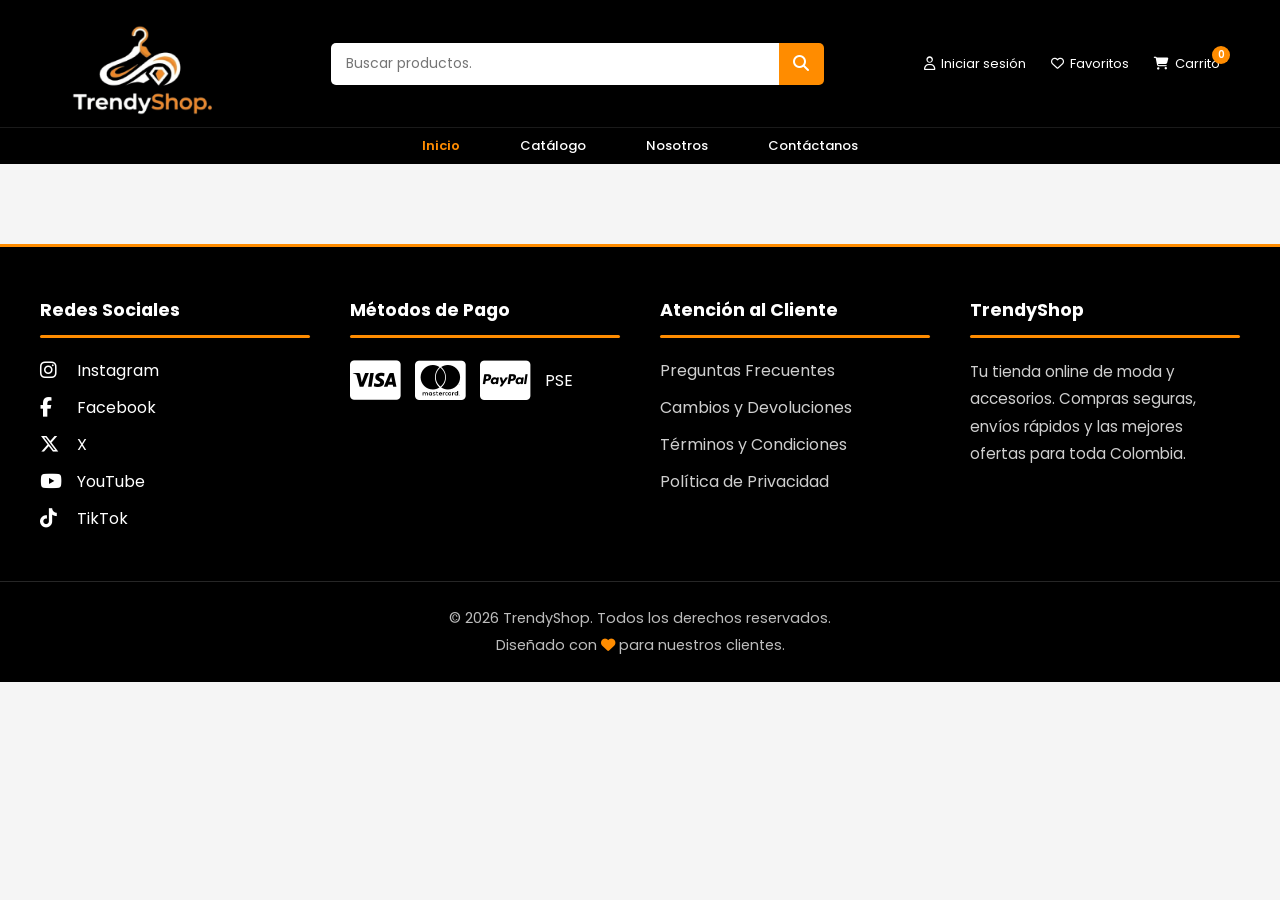
==== commit b6c4abed: "Nosotros completo" ====
--- a/index.html
+++ b/index.html
@@ -1,38 +1,21 @@
-<!doctype html>
-<!doctype html>
+<!DOCTYPE html>
 <html lang="es">
+
 <head>
     <meta charset="UTF-8">
     <meta name="viewport" content="width=device-width, initial-scale=1.0">
-
-    <title>TrendyShop</title>
-
-    <!-- Bootstrap -->
-    <link href="https://cdn.jsdelivr.net/npm/bootstrap@5.3.7/dist/css/bootstrap.min.css" rel="stylesheet">
-
-    <!-- Google Fonts -->
-    <link href="https://fonts.googleapis.com/css2?family=Montserrat:wght@700;800&family=Poppins:wght@300;400;500;600;700&display=swap" rel="stylesheet">
-
-    <!-- Bootstrap Icons -->
-    <link rel="stylesheet"
-        href="https://cdn.jsdelivr.net/npm/bootstrap-icons@1.11.3/font/bootstrap-icons.min.css">
-
-    <!-- Font Awesome -->
-    <link rel="stylesheet"
-        href="https://cdnjs.cloudflare.com/ajax/libs/font-awesome/6.7.2/css/all.min.css">
-
+    <title>Trendy Shop - Inicio</title>
+    <link rel="stylesheet" href="../css/style.css">
+    <!-- FontAwesome para los iconos de redes sociales y equipo -->
+    <link rel="stylesheet" href="https://cdnjs.cloudflare.com/ajax/libs/font-awesome/6.7.2/css/all.min.css">
+    <link rel="preconnect" href="https://fonts.googleapis.com">
+    <link rel="preconnect" href="https://fonts.gstatic.com" crossorigin>
+    <link href="https://fonts.googleapis.com/css2?family=Poppins:wght@300;400;500;600;700&display=swap" rel="stylesheet">
     <link rel="icon" type="image/png" href="../img/logo.png">
-
-    <link rel="stylesheet" href="css/style.css">
 </head>
 
 <body>
-
-    <!-- =========================
-         HEADER
-    ========================== -->
     <header>
-
         <div class="top-header">
 
             <div class="logo">
@@ -49,7 +32,6 @@
             </div>
 
             <div class="iniciarSesion">
-
                 <a href="">
                     <i class="far fa-user"></i>
                     <span>Iniciar sesión</span>
@@ -65,7 +47,6 @@
                     <span>Carrito</span>
                     <span class="cuentaCarrito">0</span>
                 </a>
-
             </div>
 
         </div>
@@ -78,216 +59,10 @@
                 <li><a href="../contactanos/index.html">Contáctanos</a></li>
             </ul>
         </nav>
-
     </header>
 
-    <!-- =========================
-         HERO
-    ========================== -->
-    <section id="hero" class="container-xl mt-4">
 
-        <div class="hero-container">
 
-            <div class="hero-content">
-
-                <span class="hero-badge">
-                    Nueva Colección
-                </span>
-
-                <h1>
-                    Estilo que
-                    <span>Te representa</span>
-                </h1>
-
-                <p>
-                    Descubre las últimas tendencias en ropa,
-                    calzado y accesorios para todos los estilos.
-                </p>
-
-                <div class="hero-buttons">
-                    <a href="../catalogo/index.html" class="btn btn-warning">
-    Ver catálogo
-</a>
-
-                    <a href="../catalogo/index.html" class="btn btn-outline-light">
-                        Ofertas Especiales
-                    </a>
-                </div>
-
-            </div>
-
-            <div class="hero-image">
-                <img src="assets/images/hero/hero.png" alt="Moda">
-            </div>
-
-        </div>
-
-    </section>
-
-    <!-- =========================
-         BENEFICIOS
-    ========================== -->
-    <section id="beneficios" class="container-fluid px-5 mt-4">
-
-        <div class="beneficios-container">
-
-            <div class="beneficio-item">
-                <i class="bi bi-truck"></i>
-
-                <div>
-                    <h6>Envíos rápidos</h6>
-                    <p>Recibe tu pedido en 48 horas</p>
-                </div>
-            </div>
-
-            <div class="beneficio-item">
-                <i class="bi bi-shield-check"></i>
-
-                <div>
-                    <h6>Compra Segura</h6>
-                    <p>Tus datos siempre protegidos</p>
-                </div>
-            </div>
-
-            <div class="beneficio-item">
-                <i class="bi bi-star"></i>
-
-                <div>
-                    <h6>Calidad garantizada</h6>
-                    <p>Productos 100% originales</p>
-                </div>
-            </div>
-
-            <div class="beneficio-item">
-                <i class="bi bi-headset"></i>
-
-                <div>
-                    <h6>Atención 24/7</h6>
-                    <p>Estamos para ayudarte</p>
-                </div>
-            </div>
-
-        </div>
-
-    </section>
-
-    <!-- =========================
-         CATEGORÍAS
-    ========================== -->
-    <section id="categorias" class="container-fluid px-5">
-
-        <div class="section-header">
-            <h2>Categorías</h2>
-            <p>Explora nuestros productos por categoría</p>
-        </div>
-
-        <div class="categorias-grid">
-
-            <div class="categoria-card" onclick="irCategoria('hombre')">
-    <i class="bi bi-gender-male"></i>
-    <span>Hombre</span>
-</div>
-
-            <div class="categoria-card" onclick="irCategoria('mujer')">
-    <i class="bi bi-gender-female"></i>
-    <span>Mujer</span>
-</div>
-
-            <div class="categoria-card" onclick="irCategoria('accesorios')">
-                <i class="bi bi-bag"></i>
-                <span>Accesorios</span>
-            </div>
-
-           <div class="categoria-card" onclick="irCategoria('tecnologia')">
-                <i class="bi bi-headphones"></i>
-                <span>Tecnología</span>
-            </div>
-
-            <div class="categoria-card" onclick="irCategoria('hogar')">
-                <i class="bi bi-house"></i>
-                <span>Hogar</span>
-            </div>
-
-            <div class="categoria-card" onclick="irCategoria('ofertas')">
-                <i class="bi bi-tag"></i>
-                <span>Ofertas</span>
-            </div>
-
-        </div>
-
-    </section>
-
-    <!-- =========================
-         PROMOCIÓN
-    ========================== -->
-    <section id="promocion" class="container py-5">
-
-        <div class="promo-banner">
-
-            <div class="promo-content">
-
-                <span class="promo-badge">
-                    OFERTA LIMITADA
-                </span>
-
-                <h2>Hasta 60% OFF</h2>
-
-                <p>
-                    Aprovecha descuentos exclusivos en ropa,
-                    accesorios y tecnología.
-                </p>
-
-                <button class="btn btn-warning">
-                    Comprar Ahora
-                </button>
-
-            </div>
-
-        </div>
-
-    </section>
-
-    <!-- =========================
-         NEWSLETTER
-    ========================== -->
-    <section id="newsletter" class="container py-5">
-
-        <div class="newsletter-container">
-
-            <div class="newsletter-content">
-
-                <span class="newsletter-badge">
-                    NEWSLETTER
-                </span>
-
-                <h2>
-                    Mantente al día con nuestras ofertas
-                </h2>
-
-                <p>
-                    Suscríbete y recibe descuentos exclusivos,
-                    novedades y promociones especiales.
-                </p>
-
-            </div>
-
-            <form class="newsletter-form">
-
-                <input
-                    type="email"
-                    placeholder="Ingresa tu correo electrónico"
-                    required>
-
-                <button type="submit" class="btn btn-warning">
-                    Suscribirme
-                </button>
-
-            </form>
-
-        </div>
-
-    </section>
-    <!-- footer -->
     <footer class="footer">
         <div class="contenedorFooter">
             <div class="seccionFooter">
@@ -351,7 +126,6 @@
         </div>
 
     </footer>
-    <script src="js/app.js"></script>
-    <script src="https://cdn.jsdelivr.net/npm/bootstrap@5.3.7/dist/js/bootstrap.bundle.min.js"></script>
-  </body>
-</html>
+</body>
+
+</html>
--- a/css/style.css
+++ b/css/style.css
@@ -1,471 +1,11 @@
-/* VARIABLES GLOBALES */
-
-:root {
-    --primary: #111111;
-    --accent: #FFA53F;
-    --background: #F8F9FA;
-    --white: #FFFFFF;
-    --text: #333333;
-    --border: #E5E7EB;
-}
-
-/* ESTILOS GENERALES*/
-
 * {
     margin: 0;
     padding: 0;
     box-sizing: border-box;
-}
-
-body {
     font-family: 'Poppins', sans-serif;
-    background-color: var(--background);
-    color: var(--text);
-}
-
-section {
-    padding: 80px 0;
-}
-
-/*HOME - HERO SECTION*/
-
-#hero {
-    padding: 40px 0;
-}
-
-.hero-container {
-    background: #111;
-    border-radius: 20px;
-    min-height: 450px;
-    display: flex;
-    align-items: center;
-    justify-content: space-between;
-    overflow: hidden;
-    padding: 50px 60px;
-    gap: 40px;
-}
-
-/* Contenido del Hero */
-.hero-content {
-    flex: 1;
-    max-width: 420px;
-    color: white;
-    display: flex;
-    flex-direction: column;
-    justify-content: center;
-}
-
-/* Badge superior */
-.hero-badge {
-    color: var(--accent);
-    font-size: 14px;
-    font-weight: 600;
-}
-
-/* Título principal */
-.hero-content h1 {
-    font-size: 3.8rem;
-    font-weight: 800;
-    line-height: 1;
-    margin: 20px 0;
-}
-
-.hero-content span {
-    color: var(--accent);
-}
-
-/* Texto descriptivo */
-.hero-content p {
-    color: #d1d5db;
-    max-width: 500px;
-    font-size: 1.1rem;
-    margin-bottom: 30px;
-}
-
-/* Botones del Hero */
-.hero-buttons {
-    margin-top: 30px;
-    display: flex;
-    gap: 12px;
-}
-
-/* Imagen principal */
-.hero-image {
-    flex: 2;
-    display: flex;
-    justify-content: flex-end;
-    align-items: center;
-}
-
-.hero-image img {
-    width: 100%;
-    max-width: 750px;
-    height: auto;
-    object-fit: cover;
-    border-radius: 20px;
-    display: block;
-}
-
-/*HOME - BENEFICIOS */
-
-#beneficios {
-    padding: 20px 0 40px;
-}
-
-.beneficios-container {
-    background: var(--white);
-    border: 1px solid var(--border);
-    border-radius: 16px;
-    display: grid;
-    grid-template-columns: repeat(4, 1fr);
-    overflow: hidden;
-}
-
-.beneficio-item {
-    display: flex;
-    align-items: center;
-    gap: 15px;
-    padding: 20px;
-    min-width: 0;
-    border-right: 1px solid var(--border);
-}
-
-.beneficio-item div {
-    display: flex;
-    flex-direction: column;
-    justify-content: center;
-}
-
-.beneficio-item:last-child {
-    border-right: none;
-}
-
-.beneficio-item i {
-    font-size: 2.2rem;
-    color: var(--accent);
-}
-
-.beneficio-item h6 {
-    margin: 0;
-    font-weight: 600;
-    font-size: .95rem;
-    margin-bottom: 2px;
-    line-height: 1.2;
-}
-
-.beneficio-item p {
-    margin: 0;
-    font-size: .85rem;
-    color: #6b7280;
-}
-
-/* HOME - CATEGORÍAS */
-
-#categorias {
-    padding: 20px 0 40px;
-}
-
-/* Encabezado de sección */
-.section-header {
-    margin-bottom: 20px;
-}
-
-.section-header h3 {
-    font-size: 2rem;
-    font-weight: 700;
-    color: var(--primary);
-}
-
-.section-header p {
-    color: #6b7280;
-    margin-top: 5px;
-}
-
-/* Grid de categorías */
-.categorias-grid {
-    display: grid;
-    grid-template-columns: repeat(6, 1fr);
-    gap: 16px;
-}
-
-/* Tarjeta de categoría */
-.categoria-card {
-    background: white;
-    border: 1px solid var(--border);
-    border-radius: 12px;
-    padding: 15px;
-    min-height: 100px;
-    display: flex;
-    flex-direction: column;
-    align-items: center;
-    justify-content: center;
-    gap: 8px;
-    transition: all .3s ease;
-    cursor: pointer;
-}
-
-.categoria-card:hover {
-    transform: translateY(-5px);
-    border-color: var(--accent);
-    box-shadow: 0 10px 20px rgba(0, 0, 0, .08);
-}
-
-.categoria-card i {
-    font-size: 1.8rem;
-    color: var(--accent);
-}
-
-.categoria-card span {
-    font-weight: 500;
-}
-
-/* HOME - BANNER PROMOCIONAL*/
-
-.promo-banner {
-    background: linear-gradient(135deg,
-            #111111,
-            #1f2937);
-    border-radius: 20px;
-    padding: 80px 40px;
-    text-align: center;
-    color: white;
-    overflow: hidden;
-}
-
-.promo-badge {
-    display: inline-block;
-    background: rgba(255, 165, 63, .15);
-    color: var(--accent);
-    padding: 8px 16px;
-    border-radius: 50px;
-    font-size: .85rem;
-    font-weight: 600;
-    margin-bottom: 20px;
-}
-
-.promo-banner h2 {
-    font-size: 3rem;
-    font-weight: 800;
-    margin-bottom: 15px;
-}
-
-.promo-banner p {
-    max-width: 600px;
-    margin: 0 auto 30px;
-    color: #d1d5db;
-}
-
-/* HOME - NEWSLETTER */
-
-.newsletter-container {
-    background: white;
-    border: 1px solid var(--border);
-    border-radius: 20px;
-    padding: 60px 40px;
-    text-align: center;
-}
-
-.newsletter-badge {
-    display: inline-block;
-    background: rgba(255, 165, 63, .15);
-    color: var(--accent);
-    padding: 8px 16px;
-    border-radius: 50px;
-    font-size: .85rem;
-    font-weight: 600;
-    margin-bottom: 20px;
-}
-
-.newsletter-content h2 {
-    font-size: 2.5rem;
-    font-weight: 700;
-    margin-bottom: 15px;
-    color: var(--primary);
-}
-
-.newsletter-content p {
-    max-width: 600px;
-    margin: 0 auto 30px;
-    color: #6b7280;
-}
-
-.newsletter-form {
-    display: flex;
-    justify-content: center;
-    gap: 12px;
-    max-width: 700px;
-    margin: 0 auto;
-}
-
-.newsletter-form input {
-    flex: 1;
-    padding: 15px 20px;
-    border: 1px solid var(--border);
-    border-radius: 12px;
-    outline: none;
-}
-
-.newsletter-form input:focus {
-    border-color: var(--accent);
-}
-
-.newsletter-form button {
-    padding: 15px 25px;
-}
-
-/* HOME - RESPONSIVE TABLET */
-
-@media (max-width:992px) {
-
-    .hero-container {
-        padding: 40px;
-        gap: 30px;
-    }
-
-    .hero-content {
-        max-width: 350px;
-    }
-
-    .hero-content h1 {
-        font-size: 3.5rem;
-    }
-
-    .hero-image img {
-        height: 350px;
-    }
-
-    .beneficios-container {
-        grid-template-columns: repeat(2, 1fr);
-    }
-
-    .beneficio-item:nth-child(2) {
-        border-right: none;
-    }
-
-    .categorias-grid {
-        grid-template-columns: repeat(3, 1fr);
-    }
-
-}
-
-/* HOME - RESPONSIVE MÓVIL */
-
-@media (max-width:768px) {
-
-
-    #hero {
-        padding: 20px 0;
-    }
-
-    .hero-container {
-        flex-direction: column;
-        text-align: center;
-        padding: 30px;
-        gap: 30px;
-    }
-
-    .hero-content {
-        flex: none;
-        width: 100%;
-    }
-
-    .hero-content p {
-        max-width: 100%;
-    }
-
-    .hero-image {
-        flex: none;
-        width: 100%;
-    }
-
-    .hero-image img {
-        width: 100%;
-        height: auto;
-        min-height: auto;
-    }
-
-    .hero-content h1 {
-        font-size: 3rem;
-    }
-
-    .hero-buttons {
-        justify-content: center;
-        flex-wrap: wrap;
-    }
-
-    .beneficios-container {
-        grid-template-columns: 1fr;
-    }
-
-    .beneficio-item {
-        border-right: none;
-        border-bottom: 1px solid var(--border);
-    }
-
-    .beneficio-item:last-child {
-        border-bottom: none;
-    }
-
-    .categorias-grid {
-        grid-template-columns: repeat(2, 1fr);
-    }
-
-    .promo-banner {
-        padding: 50px 25px;
-    }
-
-    .promo-banner h2 {
-        font-size: 2rem;
-    }
-
-    .newsletter-content h2 {
-        font-size: 2rem;
-    }
-
-    .newsletter-form {
-        flex-direction: column;
-    }
-
-    .newsletter-form button {
-        width: 100%;
-    }
-
-
-}
-
-/*HOME - RESPONSIVE TELÉFONOS PEQUEÑOS */
-
-@media (max-width:480px) {
-
-
-    .hero-content h1 {
-        font-size: 2.2rem;
-    }
-
-    .hero-content p {
-        font-size: .95rem;
-    }
-
-    .hero-buttons {
-        flex-direction: column;
-        width: 100%;
-    }
-
-    .hero-buttons .btn {
-        width: 100%;
-    }
-
-
-*{
-    margin: 0;
-    padding: 0;
-    box-sizing: border-box;
-    font-family: 'Poppins',sans-serif;
-}
-}
-
-/*--------------------NavBar-----------------*/
-header{
+}
+
+header {
     background: #000000;
     width: 100%;
     position: sticky;
@@ -473,7 +13,7 @@
     z-index: 1000;
 }
 
-.top-header{
+.top-header {
     display: flex;
     align-items: center;
     justify-content: space-between;
@@ -481,17 +21,18 @@
     gap: 100px;
 }
 
-.logo img{
+.logo img {
     margin-top: 20px;
     height: 90px;
 }
-.inputBuscar{
+
+.inputBuscar {
     flex: 1;
     max-width: 700px;
     display: flex;
 }
 
-.inputBuscar input{
+.inputBuscar input {
     width: 100%;
     height: 42px;
     border: none;
@@ -501,29 +42,29 @@
     font-size: 14px;
 }
 
-.inputBuscar button{
+.inputBuscar button {
     width: 50px;
     border: none;
-    background:#ff8c00;
-    color:white;
+    background: #ff8c00;
+    color: white;
     cursor: pointer;
     border-radius: 0 5px 5px 0;
     font-size: 16px;
     transition: .3s;
 }
 
-.inputBuscar button:hover{
-    background:#ffa726;
-}
-
-.iniciarSesion{
+.inputBuscar button:hover {
+    background: #ffa726;
+}
+
+.iniciarSesion {
     display: flex;
     align-items: center;
     gap: 25px;
 }
 
-.iniciarSesion a{
-    color:white;
+.iniciarSesion a {
+    color: white;
     text-decoration: none;
     display: flex;
     align-items: center;
@@ -532,23 +73,23 @@
     transition: .3s;
 }
 
-.iniciarSesion a:hover{
-    color:#ff8c00;
-}
-
-.carrito{
+.iniciarSesion a:hover {
+    color: #ff8c00;
+}
+
+.carrito {
     position: relative;
 }
 
-.cuentaCarrito{
+.cuentaCarrito {
     position: absolute;
     top: -8px;
     right: -10px;
     width: 18px;
     height: 18px;
     border-radius: 50%;
-    background:#ff8c00;
-    color:white;
+    background: #ff8c00;
+    color: white;
     font-size: 10px;
     display: flex;
     justify-content: center;
@@ -556,102 +97,232 @@
     font-weight: 600;
 }
 
-nav{
-    border-top:1px solid rgba(255,255,255,.1);
-}
-
-nav ul{
+.carrito-total {
+    margin-top: 10px;
+    padding: 10px;
+    border-top: 1px solid #eee;
+    font-size: 16px;
+    display: flex;
+    justify-content: space-between;
+    align-items: center;
+}
+
+#carrito-total {
+    background: orange;
+    color: white;
+    padding: 4px 10px;
+    border-radius: 8px;
+    font-weight: bold;
+    box-shadow: 0 2px 6px rgba(0, 0, 0, 0.2);
+}
+
+nav {
+    border-top: 1px solid rgba(255, 255, 255, .1);
+}
+
+nav ul {
     list-style: none;
     display: flex;
     justify-content: center;
     flex-wrap: wrap;
 }
 
-nav ul li a{
+nav ul li a {
     display: block;
     padding: 8px 30px;
-    color:white;
+    color: white;
     text-decoration: none;
     font-size: 13px;
     font-weight: 500;
     transition: .3s;
 }
 
-nav ul li a:hover{
-    color:#ff8c00;
-}
-
-nav ul li a.activo{
-    color:#ff8c00;
-    font-weight: 600;
-}
-
-
-/*------------------------------------Footer-------------------------------*/
-
-.footer{
-    background:#000;
-    color:#fff;
+nav ul li a:hover {
+    color: #ff8c00;
+}
+
+nav ul li a.activo {
+    color: #ff8c00;
+    font-weight: 600;
+}
+
+.desplegableCarrito {
+    position: relative;
+    display: inline-block;
+}
+
+.carrito-btn {
+    background: none;
+    border: none;
+    color: white;
+    cursor: pointer;
+    font-size: 14px;
+}
+
+.carrito-dropdown {
+    position: absolute;
+    right: 0;
+    top: 40px;
+    width: 320px;
+    background: white;
+    color: black;
+    border-radius: 10px;
+    box-shadow: 0 10px 25px rgba(0, 0, 0, 0.2);
+    padding: 10px;
+    display: none;
+    z-index: 1000;
+}
+
+.desplegableCarrito.active .carrito-dropdown {
+    display: block;
+}
+
+.carrito-item {
+    display: flex;
+    justify-content: space-between;
+    margin: 8px 0;
+    border-bottom: 1px solid #eee;
+    padding-bottom: 5px;
+}
+
+.carrito-item button {
+    background: red;
+    color: white;
+    border: none;
+    cursor: pointer;
+    padding: 2px 6px;
+    border-radius: 5px;
+}
+
+.fila {
+    font-weight: bold;
+}
+
+.btn-agregar {
+    background-color: #ffa53f;
+    border: none;
+    color: #000;
+    border-radius: 10px;
+    padding: 10px 20px;
+    font-family: "Poppins", sans-serif;
+    transition: all 0.3s ease;
+    font-weight: bold;
+}
+
+.seleccion-producto:hover {
+    box-shadow: 0px 4px 10px 0px rgba(0, 0, 0, 0.3);
+    transform: translateY(-2px);
+}
+
+.btn-agregar:hover {
+    background-color: #ffc890;
+    transform: translateY(-2px);
+}
+
+.acomodar {
+    max-height: 300px;
+    object-fit: contain;
+    margin: 0 auto;
+    display: block;
+}
+
+.material-symbols-outlined {
+    font-size: 18px;
+}
+
+.card {
+    position: relative;
+}
+
+.btn-favorito {
+    position: absolute;
+    top: 10px;
+    right: 10px;
+    width: 40px;
+    height: 40px;
+    border: none;
+    border-radius: 50%;
+    background: white;
+    display: flex;
+    justify-content: center;
+    align-items: center;
+    cursor: pointer;
+    box-shadow: 0 2px 8px rgba(0, 0, 0, 0.15);
+    z-index: 10;
+}
+
+.btn-favorito .material-symbols-outlined {
+    color: #bdbdbd;
+    font-size: 22px;
+}
+
+.btn-favorito:hover .material-symbols-outlined {
+    color: #ff4d6d;
+}
+
+.footer {
+    background: #000;
+    color: #fff;
     margin-top: 80px;
     border-top: 3px solid #ff8c00;
 }
 
-.contenedorFooter{
+.contenedorFooter {
     max-width: 1400px;
     margin: auto;
     padding: 50px 40px;
     display: grid;
-    grid-template-columns: repeat(auto-fit,minmax(250px,1fr));
+    grid-template-columns: repeat(auto-fit, minmax(250px, 1fr));
     gap: 40px;
 }
 
-.seccionFooter h3{
-    color:#fff;
+.seccionFooter h3 {
+    color: #fff;
     font-size: 1.1rem;
     margin-bottom: 12px;
 }
 
-.lineaDecorativa{
+.lineaDecorativa {
     width: 100%;
     height: 3px;
-    background:#ff8c00;
+    background: #ff8c00;
     margin-bottom: 20px;
     border-radius: 20px;
 }
 
-.seccionFooter p{
-    color:#cfcfcf;
+.seccionFooter p {
+    color: #cfcfcf;
     line-height: 1.8;
     font-size: .95rem;
 }
 
-.seccionFooter ul{
+.seccionFooter ul {
     list-style: none;
 }
 
-.seccionFooter ul li{
+.seccionFooter ul li {
     margin-bottom: 12px;
 }
 
-.seccionFooter ul li a{
-    color:#cfcfcf;
+.seccionFooter ul li a {
+    color: #cfcfcf;
     text-decoration: none;
     transition: .3s;
 }
 
-.seccionFooter ul li a:hover{
-    color:#ff8c00;
+.seccionFooter ul li a:hover {
+    color: #ff8c00;
     padding-left: 5px;
 }
 
-.redesSociales{
+.redesSociales {
     display: flex;
     flex-direction: column;
     gap: 12px;
 }
 
-.redesSociales a{
-    color:#ffffff;
+.redesSociales a {
+    color: #ffffff;
     text-decoration: none;
     display: flex;
     align-items: center;
@@ -659,38 +330,38 @@
     transition: .3s;
 }
 
-.redesSociales a i{
+.redesSociales a i {
     width: 25px;
     font-size: 1.2rem;
 }
 
-.redesSociales a:hover{
-    color:#ff8c00;
+.redesSociales a:hover {
+    color: #ff8c00;
     transform: translateX(5px);
 }
 
-.metodosPago{
+.metodosPago {
     display: flex;
     flex-wrap: wrap;
     gap: 15px;
     align-items: center;
 }
 
-.metodosPago i{
+.metodosPago i {
     font-size: 2.8rem;
-    color:#fff;
+    color: #fff;
     transition: .3s;
 }
 
-.metodosPago i:hover{
-    color:#ff8c00;
+.metodosPago i:hover {
+    color: #ff8c00;
     transform: scale(1.1);
 }
 
-.payment-badge{
-    background:#111;
+.PSE {
+    background: #111;
     border: 2px solid #ff8c00;
-    color:#fff;
+    color: #fff;
     padding: 8px 14px;
     border-radius: 8px;
     font-size: .9rem;
@@ -698,36 +369,364 @@
     transition: .3s;
 }
 
-.payment-badge:hover{
-    background:#ff8c00;
-}
-
-.footerInferior{
-    border-top: 1px solid rgba(255,255,255,.15);
+.PSE:hover {
+    background: #ff8c00;
+}
+
+.footerInferior {
+    border-top: 1px solid rgba(255, 255, 255, .15);
     padding: 20px;
     text-align: center;
 }
 
-.footerInferior p{
-    color:#bdbdbd;
+.footerInferior p {
+    color: #bdbdbd;
     margin: 6px 0;
     font-size: .9rem;
 }
 
-.footerInferior i{
-    color:#ff8c00;
-}
-
-/* ------------------ Footer Responsive ------------------------- */
-
-@media(max-width:768px){
-
-    .contenedorFooter{
+.footerInferior i {
+    color: #ff8c00;
+}
+
+@media(max-width:768px) {
+
+    .contenedorFooter {
         grid-template-columns: 1fr;
         padding: 40px 25px;
     }
 
-    .metodosPago{
+    .metodosPago {
         justify-content: center;
     }
+}
+
+@media (max-width: 768px) {
+    .contenedorFooter {
+        grid-template-columns: 1fr;
+        padding: 40px 25px;
+    }
+
+    .metodosPago {
+        justify-content: center;
+    }
+}
+
+body {
+    font-family: Poppins, sans-serif;
+    background: #f5f5f5;
+}
+
+.page {
+    background: #fff;
+}
+
+.hero-qs {
+    background: #111;
+    padding: 50px 32px;
+    display: flex;
+    align-items: center;
+    gap: 36px;
+}
+
+.hero-text {
+    flex: 1;
+    margin: 20px;
+
+}
+
+.hero-badge {
+    display: inline-block;
+    background: #F5A623;
+    color: #111;
+    font-size: 12px;
+    font-weight: 600;
+    padding: 4px 12px;
+    border-radius: 4px;
+    margin-bottom: 14px;
+}
+
+.hero-h1 {
+    font-size: 34px;
+    font-weight: 700;
+    color: #fff;
+    line-height: 1.25;
+    margin-bottom: 12px;
+}
+
+.hero-h1 span {
+    color: #F5A623;
+    max-width: 700px;
+
+}
+
+.hero-sub {
+    font-size: 14px;
+    color: #aaa;
+    line-height: 1.7;
+    max-width: 380px;
+}
+
+
+.hero-img-box img {
+    width: 400px;
+    height: auto;
+}
+
+.hero-img-box i {
+    font-size: 60px;
+    color: #444;
+}
+
+.stats-bar {
+    background: #F5A623;
+    display: grid;
+    grid-template-columns: repeat(4, 1fr);
+    text-align: center;
+    padding: 18px 0;
+}
+
+.stat-item {
+    border-right: 1px solid rgba(0, 0, 0, 0.1);
+}
+
+.stat-item:last-child {
+    border-right: none;
+}
+
+.stat-num {
+    font-size: 24px;
+    font-weight: 700;
+    color: #111;
+}
+
+.stat-lbl {
+    font-size: 12px;
+    color: #6a4000;
+    margin-top: 2px;
+}
+
+.section {
+    padding: 40px 32px;
+    margin: 20px;
+
+
+
+
+}
+
+.section-alt {
+    padding: 40px 32px;
+    background: #f9f9f9;
+}
+
+.section-tag {
+    font-size: 12px;
+    font-weight: 600;
+    color: #F5A623;
+    letter-spacing: 0.08em;
+    text-transform: uppercase;
+    margin-bottom: 8px;
+
+}
+
+.section-h2 {
+    font-size: 22px;
+    font-weight: 700;
+    color: #111;
+    margin-bottom: 12px;
+}
+
+.section-p {
+    font-size: 14px;
+    color: #555;
+    line-height: 1.75;
+}
+
+
+.mv-grid {
+    display: grid;
+    grid-template-columns: 1fr 1fr;
+    gap: 16px;
+    margin-top: 24px;
+}
+
+.mv-card {
+    border: 1px solid #e8e8e8;
+    border-radius: 10px;
+    padding: 20px;
+    background: #fff;
+}
+
+.mv-card i {
+    font-size: 26px;
+    color: #F5A623;
+    margin-bottom: 10px;
+    display: block;
+}
+
+.mv-title {
+    font-size: 15px;
+    font-weight: 600;
+    color: #111;
+    margin-bottom: 6px;
+}
+
+.mv-desc {
+    font-size: 13px;
+    color: #666;
+    line-height: 1.65;
+}
+
+
+.values-grid {
+    display: grid;
+    grid-template-columns: repeat(3, 1fr);
+    gap: 16px;
+    margin-top: 24px;
+}
+
+.val-card {
+    background: #fff;
+    border: 1px solid #e8e8e8;
+    border-radius: 10px;
+    padding: 20px;
+    text-align: center;
+}
+
+.val-icon {
+    width: 48px;
+    height: 48px;
+    background: #F5A623;
+    border-radius: 10px;
+    display: flex;
+    align-items: center;
+    justify-content: center;
+    margin: 0 auto 12px;
+}
+
+.val-icon i {
+    font-size: 24px;
+    color: #111;
+}
+
+.val-title {
+    font-size: 14px;
+    font-weight: 600;
+    color: #111;
+    margin-bottom: 6px;
+}
+
+.val-desc {
+    font-size: 12px;
+    color: #777;
+    line-height: 1.6;
+}
+
+
+.team-grid {
+    display: grid;
+    grid-template-columns: repeat(3, 1fr);
+    gap: 16px;
+    margin-top: 24px;
+}
+
+.team-card {
+    border: 1px solid #e8e8e8;
+    border-radius: 10px;
+    padding: 20px;
+    text-align: center;
+    background: #fff;
+}
+
+.avatar {
+    width: 60px;
+    height: 60px;
+    border-radius: 50%;
+    background: #222;
+    display: flex;
+    align-items: center;
+    justify-content: center;
+    margin: 0 auto 12px;
+}
+
+.avatar span {
+    font-size: 18px;
+    font-weight: 700;
+    color: #F5A623;
+}
+
+.team-name {
+    font-size: 14px;
+    font-weight: 600;
+    color: #111;
+    margin-bottom: 4px;
+}
+
+.team-role {
+    font-size: 12px;
+    color: #888;
+}
+
+
+.cta-band {
+    background: #111;
+    padding: 48px 32px;
+    text-align: center;
+}
+
+.cta-h {
+    font-size: 26px;
+    font-weight: 700;
+    color: #fff;
+    margin-bottom: 8px;
+}
+
+.cta-h span {
+    color: #F5A623;
+}
+
+.cta-sub {
+    font-size: 14px;
+    color: #888;
+    margin-bottom: 24px;
+}
+
+.cta-btns {
+    display: flex;
+    gap: 12px;
+    justify-content: center;
+    flex-wrap: wrap;
+}
+
+.btn-main {
+    background: #F5A623;
+    color: #111;
+    border: none;
+    padding: 12px 28px;
+    border-radius: 7px;
+    font-size: 14px;
+    font-weight: 600;
+    cursor: pointer;
+    transition: background 0.2s;
+}
+
+.btn-main:hover {
+    background: #e09610;
+}
+
+.btn-out {
+    background: transparent;
+    color: #F5A623;
+    border: 1.5px solid #F5A623;
+    padding: 12px 28px;
+    border-radius: 7px;
+    font-size: 14px;
+    font-weight: 600;
+    cursor: pointer;
+    transition: background 0.2s;
+}
+
+.btn-out:hover {
+    background: rgba(245, 166, 35, 0.1);
 }
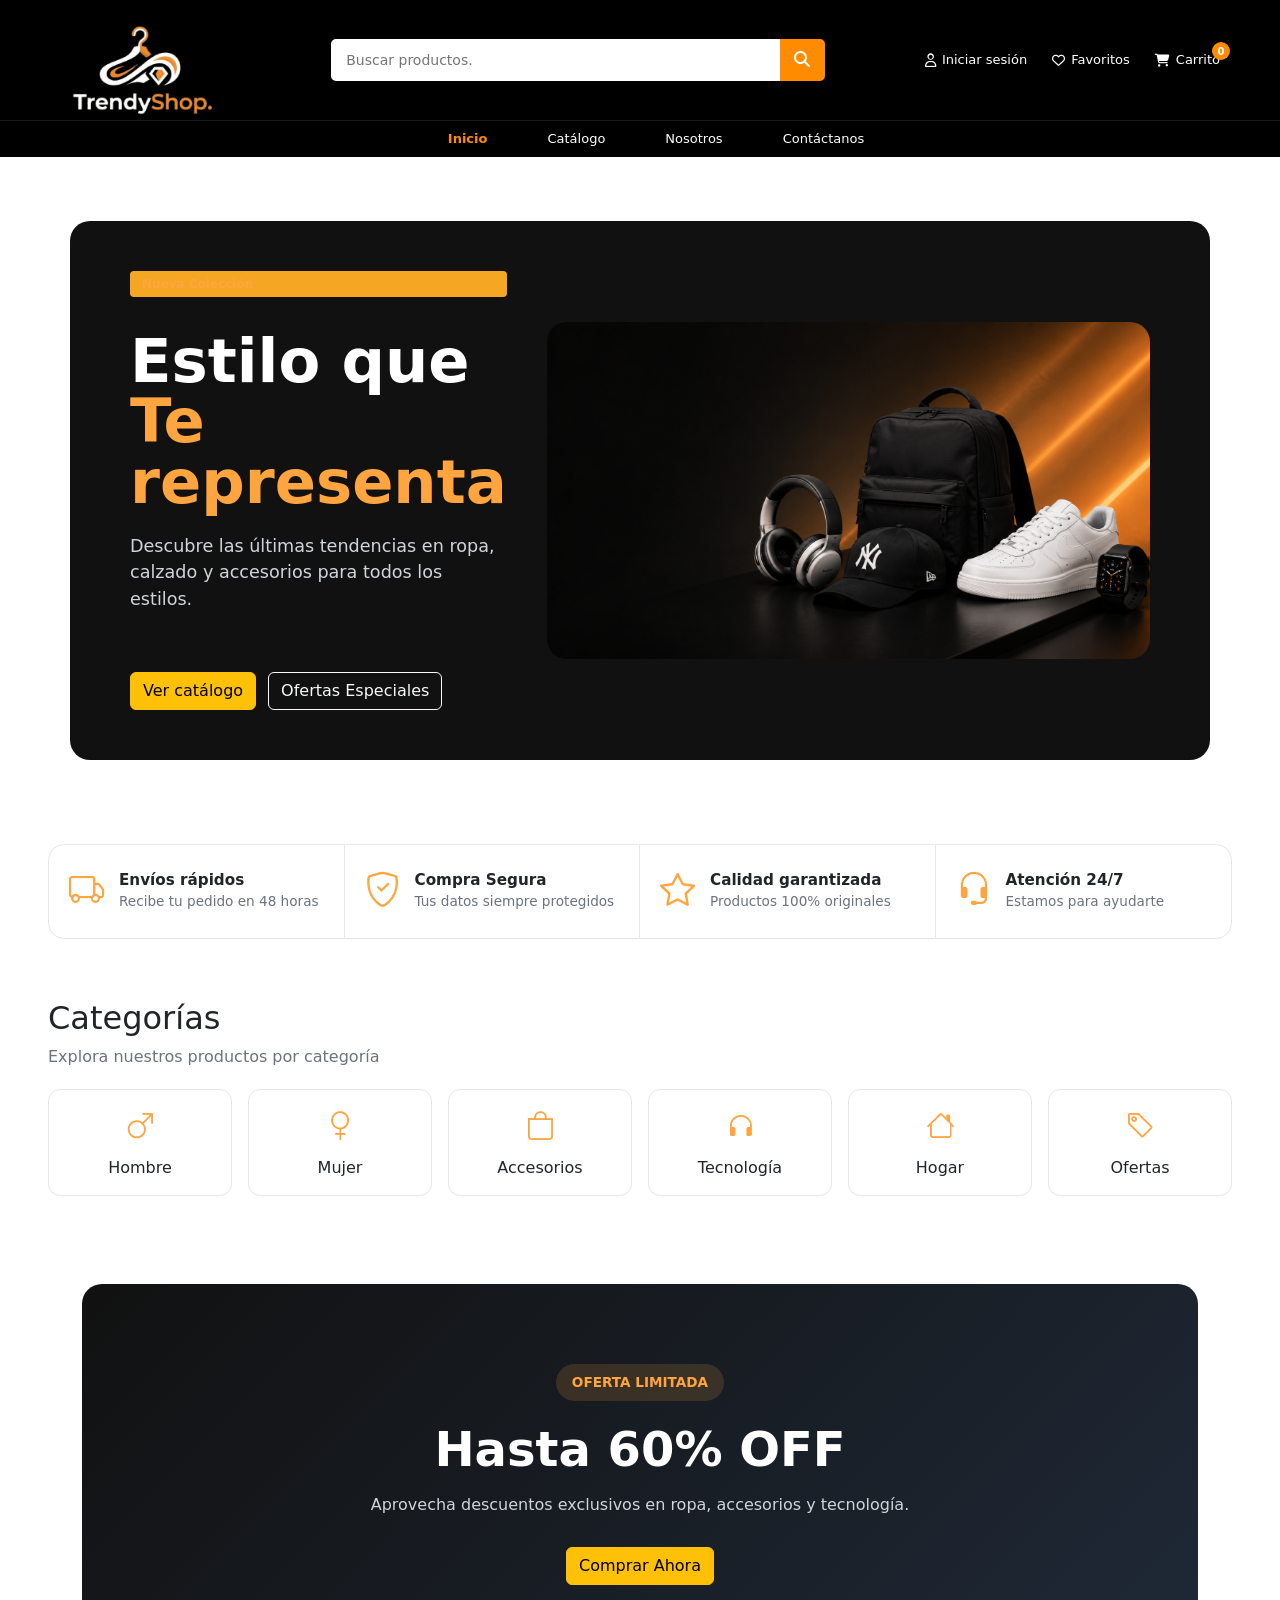
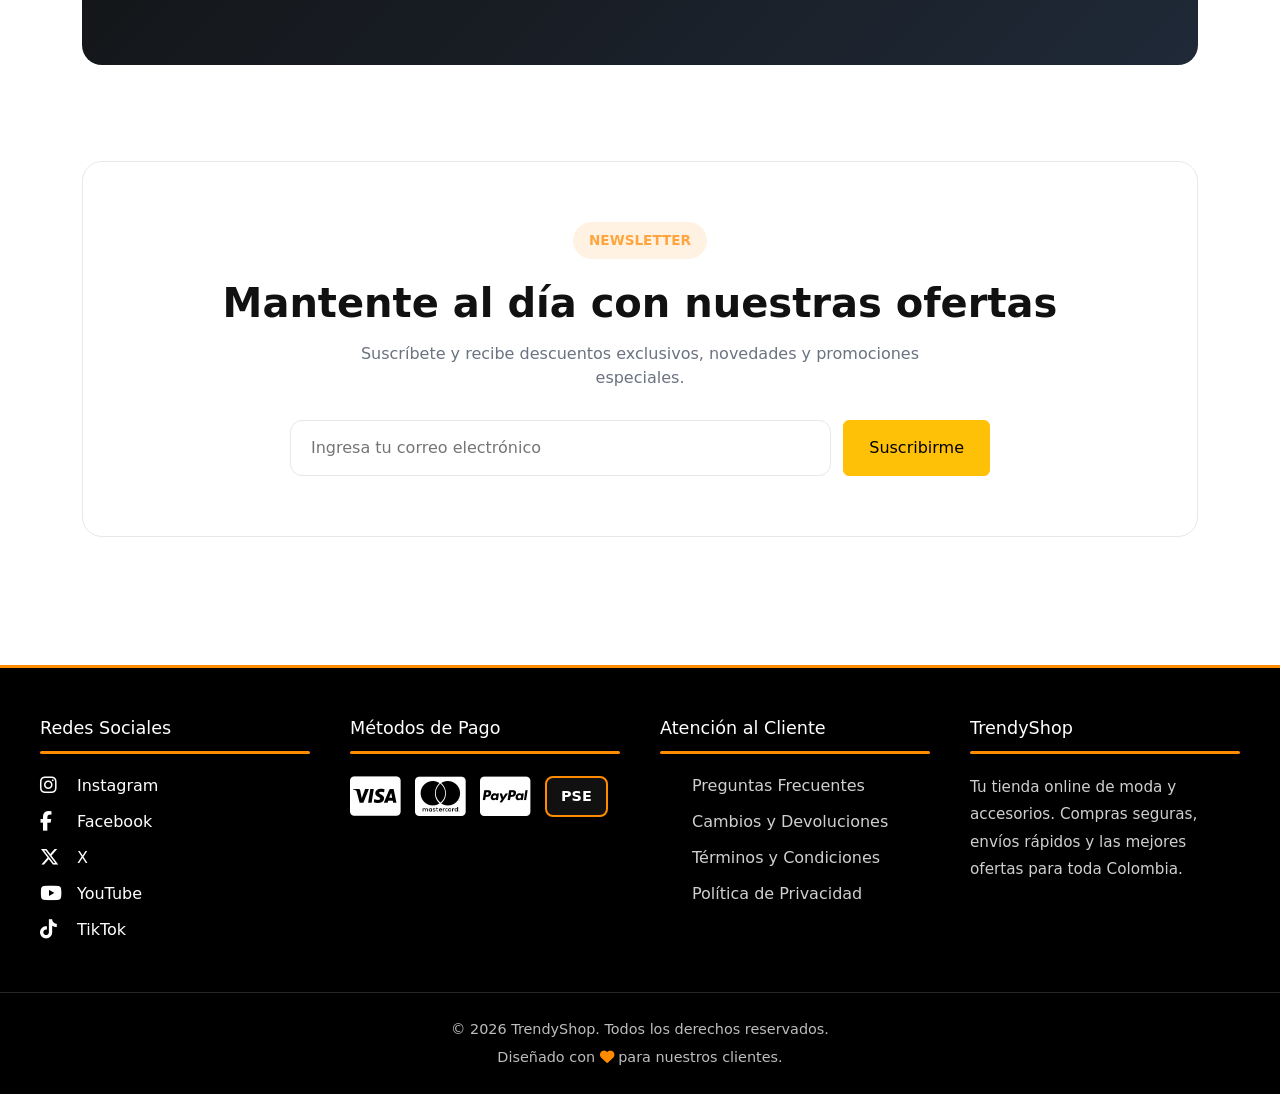
==== commit a111ae16: "Ultimo commit" ====
--- a/index.html
+++ b/index.html
@@ -6,15 +6,19 @@
     <meta name="viewport" content="width=device-width, initial-scale=1.0">
     <title>Trendy Shop - Inicio</title>
     <link rel="stylesheet" href="../css/style.css">
-    <!-- FontAwesome para los iconos de redes sociales y equipo -->
     <link rel="stylesheet" href="https://cdnjs.cloudflare.com/ajax/libs/font-awesome/6.7.2/css/all.min.css">
     <link rel="preconnect" href="https://fonts.googleapis.com">
     <link rel="preconnect" href="https://fonts.gstatic.com" crossorigin>
-    <link href="https://fonts.googleapis.com/css2?family=Poppins:wght@300;400;500;600;700&display=swap" rel="stylesheet">
+    <link href="https://fonts.googleapis.com/css2?family=Poppins:wght@300;400;500;600;700&display=swap"
+        rel="stylesheet">
     <link rel="icon" type="image/png" href="../img/logo.png">
+    <link href="https://cdn.jsdelivr.net/npm/bootstrap@5.3.8/dist/css/bootstrap.min.css" rel="stylesheet"
+        integrity="sha384-sRIl4kxILFvY47J16cr9ZwB07vP4J8+LH7qKQnuqkuIAvNWLzeN8tE5YBujZqJLB" crossorigin="anonymous">
+    <link rel="stylesheet" href="https://cdn.jsdelivr.net/npm/bootstrap-icons@1.13.1/font/bootstrap-icons.min.css">
 </head>
 
 <body>
+    <!------------------------------ NavBar ------------------------------>
     <header>
         <div class="top-header">
 
@@ -62,7 +66,210 @@
     </header>
 
 
-
+    <!-- =========================
+         HERO
+    ========================== -->
+    <section id="hero" class="container-xl mt-4">
+
+        <div class="hero-container">
+            <div class="hero-content">
+
+                <span class="hero-badge">
+                    Nueva Colección
+                </span>
+
+                <h1>
+                    Estilo que
+                    <span>Te representa</span>
+                </h1>
+
+                <p>
+                    Descubre las últimas tendencias en ropa,
+                    calzado y accesorios para todos los estilos.
+                </p>
+
+                <div class="hero-buttons">
+                    <a href="../catalogo/index.html" class="btn btn-warning">
+                        Ver catálogo
+                    </a>
+
+                    <a href="../catalogo/index.html" class="btn btn-outline-light">
+                        Ofertas Especiales
+                    </a>
+                </div>
+
+            </div>
+
+            <div class="hero-image">
+                <img src="assets/images/hero/hero.png" alt="Moda">
+            </div>
+
+        </div>
+
+    </section>
+
+    <!-- =========================
+         BENEFICIOS
+    ========================== -->
+    <section id="beneficios" class="container-fluid px-5 mt-4">
+
+        <div class="beneficios-container">
+
+            <div class="beneficio-item">
+                <i class="bi bi-truck"></i>
+
+                <div>
+                    <h6>Envíos rápidos</h6>
+                    <p>Recibe tu pedido en 48 horas</p>
+                </div>
+            </div>
+
+            <div class="beneficio-item">
+                <i class="bi bi-shield-check"></i>
+
+                <div>
+                    <h6>Compra Segura</h6>
+                    <p>Tus datos siempre protegidos</p>
+                </div>
+            </div>
+
+            <div class="beneficio-item">
+                <i class="bi bi-star"></i>
+
+                <div>
+                    <h6>Calidad garantizada</h6>
+                    <p>Productos 100% originales</p>
+                </div>
+            </div>
+
+            <div class="beneficio-item">
+                <i class="bi bi-headset"></i>
+
+                <div>
+                    <h6>Atención 24/7</h6>
+                    <p>Estamos para ayudarte</p>
+                </div>
+            </div>
+
+        </div>
+
+    </section>
+
+    <!-- =========================
+         CATEGORÍAS
+    ========================== -->
+    <section id="categorias" class="container-fluid px-5">
+
+        <div class="section-header">
+            <h2>Categorías</h2>
+            <p>Explora nuestros productos por categoría</p>
+        </div>
+
+        <div class="categorias-grid">
+
+            <div class="categoria-card" onclick="irCategoria('hombre')">
+                <i class="bi bi-gender-male"></i>
+                <span>Hombre</span>
+            </div>
+
+            <div class="categoria-card" onclick="irCategoria('mujer')">
+                <i class="bi bi-gender-female"></i>
+                <span>Mujer</span>
+            </div>
+
+            <div class="categoria-card" onclick="irCategoria('accesorios')">
+                <i class="bi bi-bag"></i>
+                <span>Accesorios</span>
+            </div>
+
+            <div class="categoria-card" onclick="irCategoria('tecnologia')">
+                <i class="bi bi-headphones"></i>
+                <span>Tecnología</span>
+            </div>
+
+            <div class="categoria-card" onclick="irCategoria('hogar')">
+                <i class="bi bi-house"></i>
+                <span>Hogar</span>
+            </div>
+
+            <div class="categoria-card" onclick="irCategoria('ofertas')">
+                <i class="bi bi-tag"></i>
+                <span>Ofertas</span>
+            </div>
+
+        </div>
+
+    </section>
+
+    <!-- =========================
+         PROMOCIÓN
+    ========================== -->
+    <section id="promocion" class="container py-5">
+
+        <div class="promo-banner">
+
+            <div class="promo-content">
+
+                <span class="promo-badge">
+                    OFERTA LIMITADA
+                </span>
+
+                <h2>Hasta 60% OFF</h2>
+
+                <p>
+                    Aprovecha descuentos exclusivos en ropa,
+                    accesorios y tecnología.
+                </p>
+
+                <button class="btn btn-warning">
+                    Comprar Ahora
+                </button>
+
+            </div>
+
+        </div>
+
+    </section>
+
+    <!-- =========================
+         NEWSLETTER
+    ========================== -->
+    <section id="newsletter" class="container py-5">
+
+        <div class="newsletter-container">
+
+            <div class="newsletter-content">
+
+                <span class="newsletter-badge">
+                    NEWSLETTER
+                </span>
+
+                <h2>
+                    Mantente al día con nuestras ofertas
+                </h2>
+
+                <p>
+                    Suscríbete y recibe descuentos exclusivos,
+                    novedades y promociones especiales.
+                </p>
+
+            </div>
+
+            <form class="newsletter-form">
+
+                <input type="email" placeholder="Ingresa tu correo electrónico" required>
+
+                <button type="submit" class="btn btn-warning">
+                    Suscribirme
+                </button>
+
+            </form>
+
+        </div>
+
+    </section>
+
+    <!------------------------------ Footer ------------------------------>
     <footer class="footer">
         <div class="contenedorFooter">
             <div class="seccionFooter">
@@ -88,7 +295,7 @@
                     <i class="fab fa-cc-visa"></i>
                     <i class="fab fa-cc-mastercard"></i>
                     <i class="fab fa-cc-paypal"></i>
-                    <div class="payment-badge">PSE</div>
+                    <div class="PSE">PSE</div>
                 </div>
             </div>
 
@@ -126,6 +333,8 @@
         </div>
 
     </footer>
+    <script src="js/app.js"></script>
+    <script src="https://cdn.jsdelivr.net/npm/bootstrap@5.3.7/dist/js/bootstrap.bundle.min.js"></script>
 </body>
 
 </html>
--- a/css/style.css
+++ b/css/style.css
@@ -1,8 +1,460 @@
+:root {
+    --primary: #111111;
+    --accent: #FFA53F;
+    --background: #F8F9FA;
+    --white: #FFFFFF;
+    --text: #333333;
+    --border: #E5E7EB;
+}
+
 * {
     margin: 0;
     padding: 0;
     box-sizing: border-box;
+}
+
+body {
     font-family: 'Poppins', sans-serif;
+    background-color: var(--background);
+    color: var(--text);
+}
+
+section {
+    padding: 80px 0;
+}
+
+/*HOME - HERO SECTION*/
+
+#hero {
+    padding: 40px 0;
+}
+
+.hero-container {
+    background: #111;
+    border-radius: 20px;
+    min-height: 450px;
+    display: flex;
+    align-items: center;
+    justify-content: space-between;
+    overflow: hidden;
+    padding: 50px 60px;
+    gap: 40px;
+}
+
+/* Contenido del Hero */
+.hero-content {
+    flex: 1;
+    max-width: 420px;
+    color: white;
+    display: flex;
+    flex-direction: column;
+    justify-content: center;
+}
+
+/* Badge superior */
+.hero-badge {
+    color: var(--accent);
+    font-size: 14px;
+    font-weight: 600;
+}
+
+/* Título principal */
+.hero-content h1 {
+    font-size: 3.8rem;
+    font-weight: 800;
+    line-height: 1;
+    margin: 20px 0;
+}
+
+.hero-content span {
+    color: var(--accent);
+}
+
+/* Texto descriptivo */
+.hero-content p {
+    color: #d1d5db;
+    max-width: 500px;
+    font-size: 1.1rem;
+    margin-bottom: 30px;
+}
+
+/* Botones del Hero */
+.hero-buttons {
+    margin-top: 30px;
+    display: flex;
+    gap: 12px;
+}
+
+/* Imagen principal */
+.hero-image {
+    flex: 2;
+    display: flex;
+    justify-content: flex-end;
+    align-items: center;
+}
+
+.hero-image img {
+    width: 100%;
+    max-width: 750px;
+    height: auto;
+    object-fit: cover;
+    border-radius: 20px;
+    display: block;
+}
+
+/*HOME - BENEFICIOS */
+
+#beneficios {
+    padding: 20px 0 40px;
+}
+
+.beneficios-container {
+    background: var(--white);
+    border: 1px solid var(--border);
+    border-radius: 16px;
+    display: grid;
+    grid-template-columns: repeat(4, 1fr);
+    overflow: hidden;
+}
+
+.beneficio-item {
+    display: flex;
+    align-items: center;
+    gap: 15px;
+    padding: 20px;
+    min-width: 0;
+    border-right: 1px solid var(--border);
+}
+
+.beneficio-item div {
+    display: flex;
+    flex-direction: column;
+    justify-content: center;
+}
+
+.beneficio-item:last-child {
+    border-right: none;
+}
+
+.beneficio-item i {
+    font-size: 2.2rem;
+    color: var(--accent);
+}
+
+.beneficio-item h6 {
+    margin: 0;
+    font-weight: 600;
+    font-size: .95rem;
+    margin-bottom: 2px;
+    line-height: 1.2;
+}
+
+.beneficio-item p {
+    margin: 0;
+    font-size: .85rem;
+    color: #6b7280;
+}
+
+/* HOME - CATEGORÍAS */
+
+#categorias {
+    padding: 20px 0 40px;
+}
+
+/* Encabezado de sección */
+.section-header {
+    margin-bottom: 20px;
+}
+
+.section-header h3 {
+    font-size: 2rem;
+    font-weight: 700;
+    color: var(--primary);
+}
+
+.section-header p {
+    color: #6b7280;
+    margin-top: 5px;
+}
+
+/* Grid de categorías */
+.categorias-grid {
+    display: grid;
+    grid-template-columns: repeat(6, 1fr);
+    gap: 16px;
+}
+
+/* Tarjeta de categoría */
+.categoria-card {
+    background: white;
+    border: 1px solid var(--border);
+    border-radius: 12px;
+    padding: 15px;
+    min-height: 100px;
+    display: flex;
+    flex-direction: column;
+    align-items: center;
+    justify-content: center;
+    gap: 8px;
+    transition: all .3s ease;
+    cursor: pointer;
+}
+
+.categoria-card:hover {
+    transform: translateY(-5px);
+    border-color: var(--accent);
+    box-shadow: 0 10px 20px rgba(0, 0, 0, .08);
+}
+
+.categoria-card i {
+    font-size: 1.8rem;
+    color: var(--accent);
+}
+
+.categoria-card span {
+    font-weight: 500;
+}
+
+/* HOME - BANNER PROMOCIONAL*/
+
+.promo-banner {
+    background: linear-gradient(135deg,
+            #111111,
+            #1f2937);
+    border-radius: 20px;
+    padding: 80px 40px;
+    text-align: center;
+    color: white;
+    overflow: hidden;
+}
+
+.promo-badge {
+    display: inline-block;
+    background: rgba(255, 165, 63, .15);
+    color: var(--accent);
+    padding: 8px 16px;
+    border-radius: 50px;
+    font-size: .85rem;
+    font-weight: 600;
+    margin-bottom: 20px;
+}
+
+.promo-banner h2 {
+    font-size: 3rem;
+    font-weight: 800;
+    margin-bottom: 15px;
+}
+
+.promo-banner p {
+    max-width: 600px;
+    margin: 0 auto 30px;
+    color: #d1d5db;
+}
+
+/* HOME - NEWSLETTER */
+
+.newsletter-container {
+    background: white;
+    border: 1px solid var(--border);
+    border-radius: 20px;
+    padding: 60px 40px;
+    text-align: center;
+}
+
+.newsletter-badge {
+    display: inline-block;
+    background: rgba(255, 165, 63, .15);
+    color: var(--accent);
+    padding: 8px 16px;
+    border-radius: 50px;
+    font-size: .85rem;
+    font-weight: 600;
+    margin-bottom: 20px;
+}
+
+.newsletter-content h2 {
+    font-size: 2.5rem;
+    font-weight: 700;
+    margin-bottom: 15px;
+    color: var(--primary);
+}
+
+.newsletter-content p {
+    max-width: 600px;
+    margin: 0 auto 30px;
+    color: #6b7280;
+}
+
+.newsletter-form {
+    display: flex;
+    justify-content: center;
+    gap: 12px;
+    max-width: 700px;
+    margin: 0 auto;
+}
+
+.newsletter-form input {
+    flex: 1;
+    padding: 15px 20px;
+    border: 1px solid var(--border);
+    border-radius: 12px;
+    outline: none;
+}
+
+.newsletter-form input:focus {
+    border-color: var(--accent);
+}
+
+.newsletter-form button {
+    padding: 15px 25px;
+}
+
+/* HOME - RESPONSIVE TABLET */
+
+@media (max-width:992px) {
+
+    .hero-container {
+        padding: 40px;
+        gap: 30px;
+    }
+
+    .hero-content {
+        max-width: 350px;
+    }
+
+    .hero-content h1 {
+        font-size: 3.5rem;
+    }
+
+    .hero-image img {
+        height: 350px;
+    }
+
+    .beneficios-container {
+        grid-template-columns: repeat(2, 1fr);
+    }
+
+    .beneficio-item:nth-child(2) {
+        border-right: none;
+    }
+
+    .categorias-grid {
+        grid-template-columns: repeat(3, 1fr);
+    }
+
+}
+
+/* HOME - RESPONSIVE MÓVIL */
+
+@media (max-width:768px) {
+
+
+    #hero {
+        padding: 20px 0;
+    }
+
+    .hero-container {
+        flex-direction: column;
+        text-align: center;
+        padding: 30px;
+        gap: 30px;
+    }
+
+    .hero-content {
+        flex: none;
+        width: 100%;
+    }
+
+    .hero-content p {
+        max-width: 100%;
+    }
+
+    .hero-image {
+        flex: none;
+        width: 100%;
+    }
+
+    .hero-image img {
+        width: 100%;
+        height: auto;
+        min-height: auto;
+    }
+
+    .hero-content h1 {
+        font-size: 3rem;
+    }
+
+    .hero-buttons {
+        justify-content: center;
+        flex-wrap: wrap;
+    }
+
+    .beneficios-container {
+        grid-template-columns: 1fr;
+    }
+
+    .beneficio-item {
+        border-right: none;
+        border-bottom: 1px solid var(--border);
+    }
+
+    .beneficio-item:last-child {
+        border-bottom: none;
+    }
+
+    .categorias-grid {
+        grid-template-columns: repeat(2, 1fr);
+    }
+
+    .promo-banner {
+        padding: 50px 25px;
+    }
+
+    .promo-banner h2 {
+        font-size: 2rem;
+    }
+
+    .newsletter-content h2 {
+        font-size: 2rem;
+    }
+
+    .newsletter-form {
+        flex-direction: column;
+    }
+
+    .newsletter-form button {
+        width: 100%;
+    }
+}
+
+/*HOME - RESPONSIVE TELÉFONOS PEQUEÑOS */
+
+@media (max-width:480px) {
+
+
+    .hero-content h1 {
+        font-size: 2.2rem;
+    }
+
+    .hero-content p {
+        font-size: .95rem;
+    }
+
+    .hero-buttons {
+        flex-direction: column;
+        width: 100%;
+    }
+
+    .hero-buttons .btn {
+        width: 100%;
+    }
+
+*{
+    margin: 0;
+    padding: 0;
+    box-sizing: border-box;
+    font-family: 'Poppins', sans-serif;
+}
 }
 
 header {
@@ -310,8 +762,8 @@
     transition: .3s;
 }
 
-.seccionFooter ul li a:hover {
-    color: #ff8c00;
+.seccionFooter ul li a:hover{
+    color:#ff8c00;
     padding-left: 5px;
 }
 
@@ -510,9 +962,6 @@
     padding: 40px 32px;
     margin: 20px;
 
-
-
-
 }
 
 .section-alt {
@@ -542,7 +991,6 @@
     color: #555;
     line-height: 1.75;
 }
-
 
 .mv-grid {
     display: grid;
@@ -729,4 +1177,27 @@
 
 .btn-out:hover {
     background: rgba(245, 166, 35, 0.1);
+}
+
+.texto-color{
+    color: #FFA53F;
+}
+
+.fondo-color-card{
+    background-color: #BDBDBD;
+}
+
+.btn-color-1{
+    background-color: #FFA53F;
+    border: none;
+    transition: background-color 0.3s ease, transform 0.2s ease;
+}
+.btn-color-1:hover{
+    background-color: #E07B00;
+    color: #fff;
+    transform: translateY(-1px);
+}
+.form-control:focus, .form-select:focus {
+    border-color: #FFA53F !important;
+    box-shadow: 0 0 0 0.25rem rgba(255, 140, 0, 0.15) !important;
 }
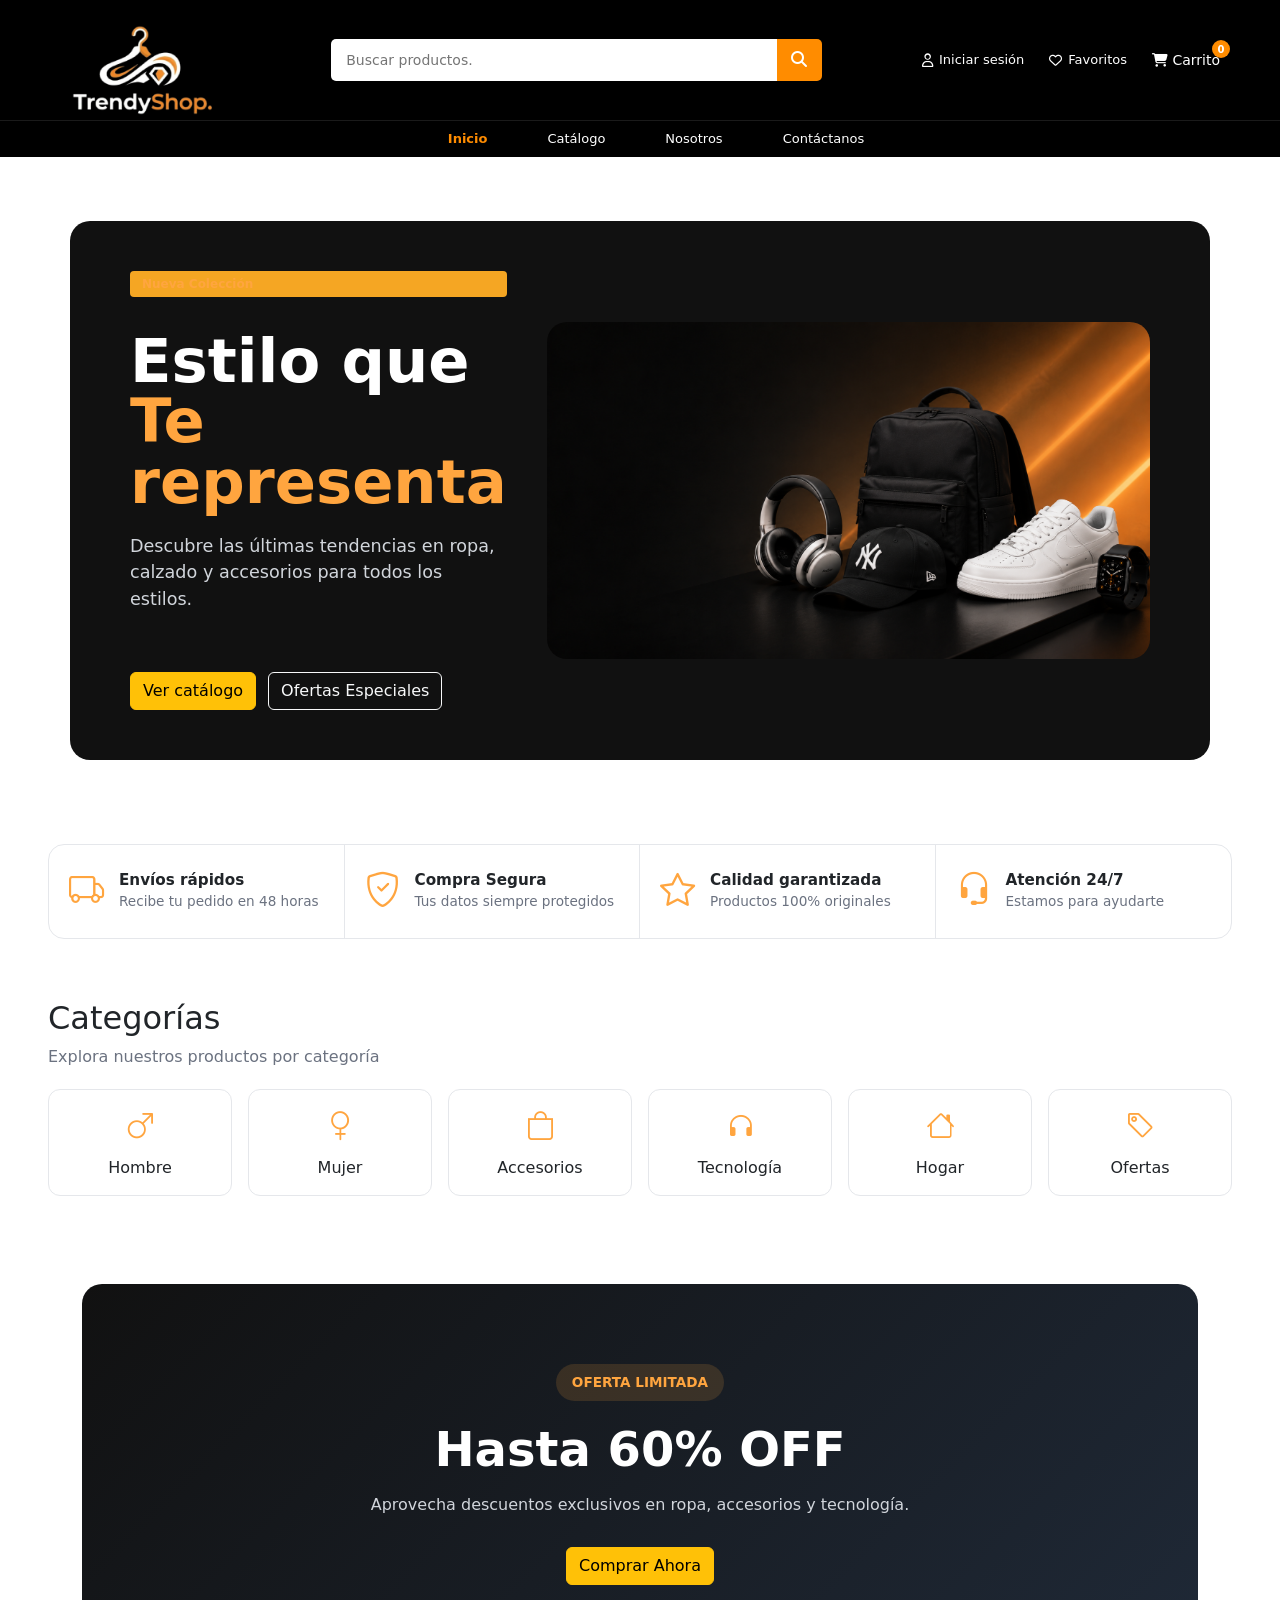
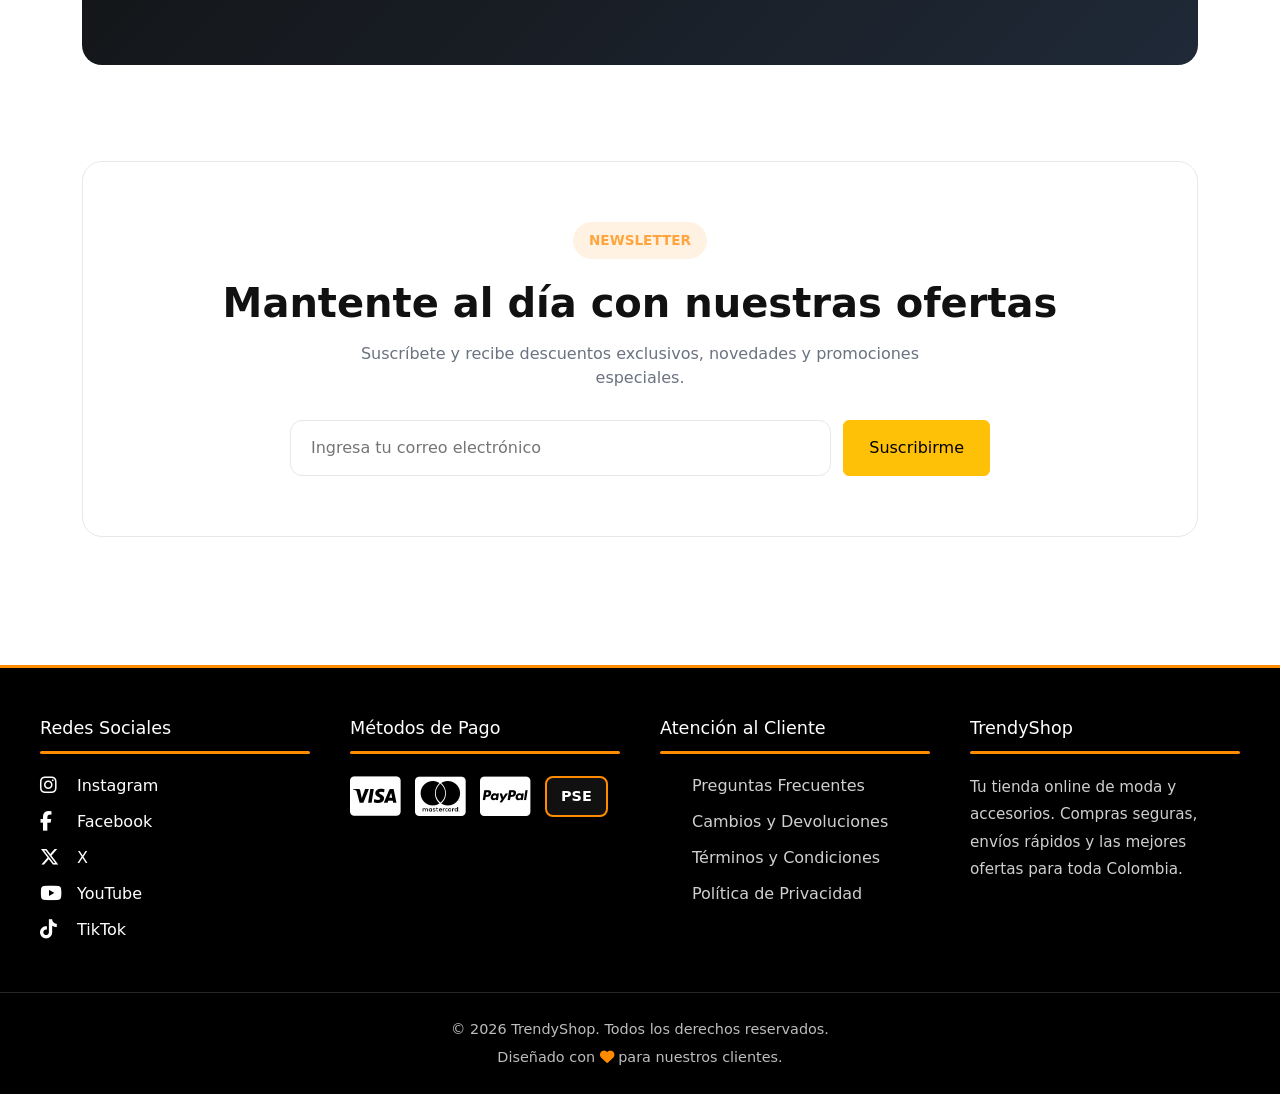
==== commit 2edab9c4: "Ultimo commit final ahora si" ====
--- a/index.html
+++ b/index.html
@@ -46,11 +46,21 @@
                     <span>Favoritos</span>
                 </a>
 
-                <a href="../carrito/index.html" class="carrito">
-                    <i class="fas fa-shopping-cart"></i>
-                    <span>Carrito</span>
-                    <span class="cuentaCarrito">0</span>
-                </a>
+                <div class="desplegableCarrito">
+                    <button class="carrito-btn">
+                        <i class="fas fa-shopping-cart"></i>
+                        <span>Carrito</span>
+                        <span class="cuentaCarrito">0</span>
+                    </button>
+
+                    <div class="carrito-dropdown">
+                        <h4>Tu carrito</h4>
+                        <div id="carrito-items"></div>
+                        <div class="carrito-total">
+                            <strong>Total:</strong> $<span id="carrito-total">0</span>
+                        </div>
+                    </div>
+                </div>
             </div>
 
         </div>
@@ -334,6 +344,7 @@
 
     </footer>
     <script src="js/app.js"></script>
+    <script src="../js/carrito.js"></script>
     <script src="https://cdn.jsdelivr.net/npm/bootstrap@5.3.7/dist/js/bootstrap.bundle.min.js"></script>
 </body>
 
